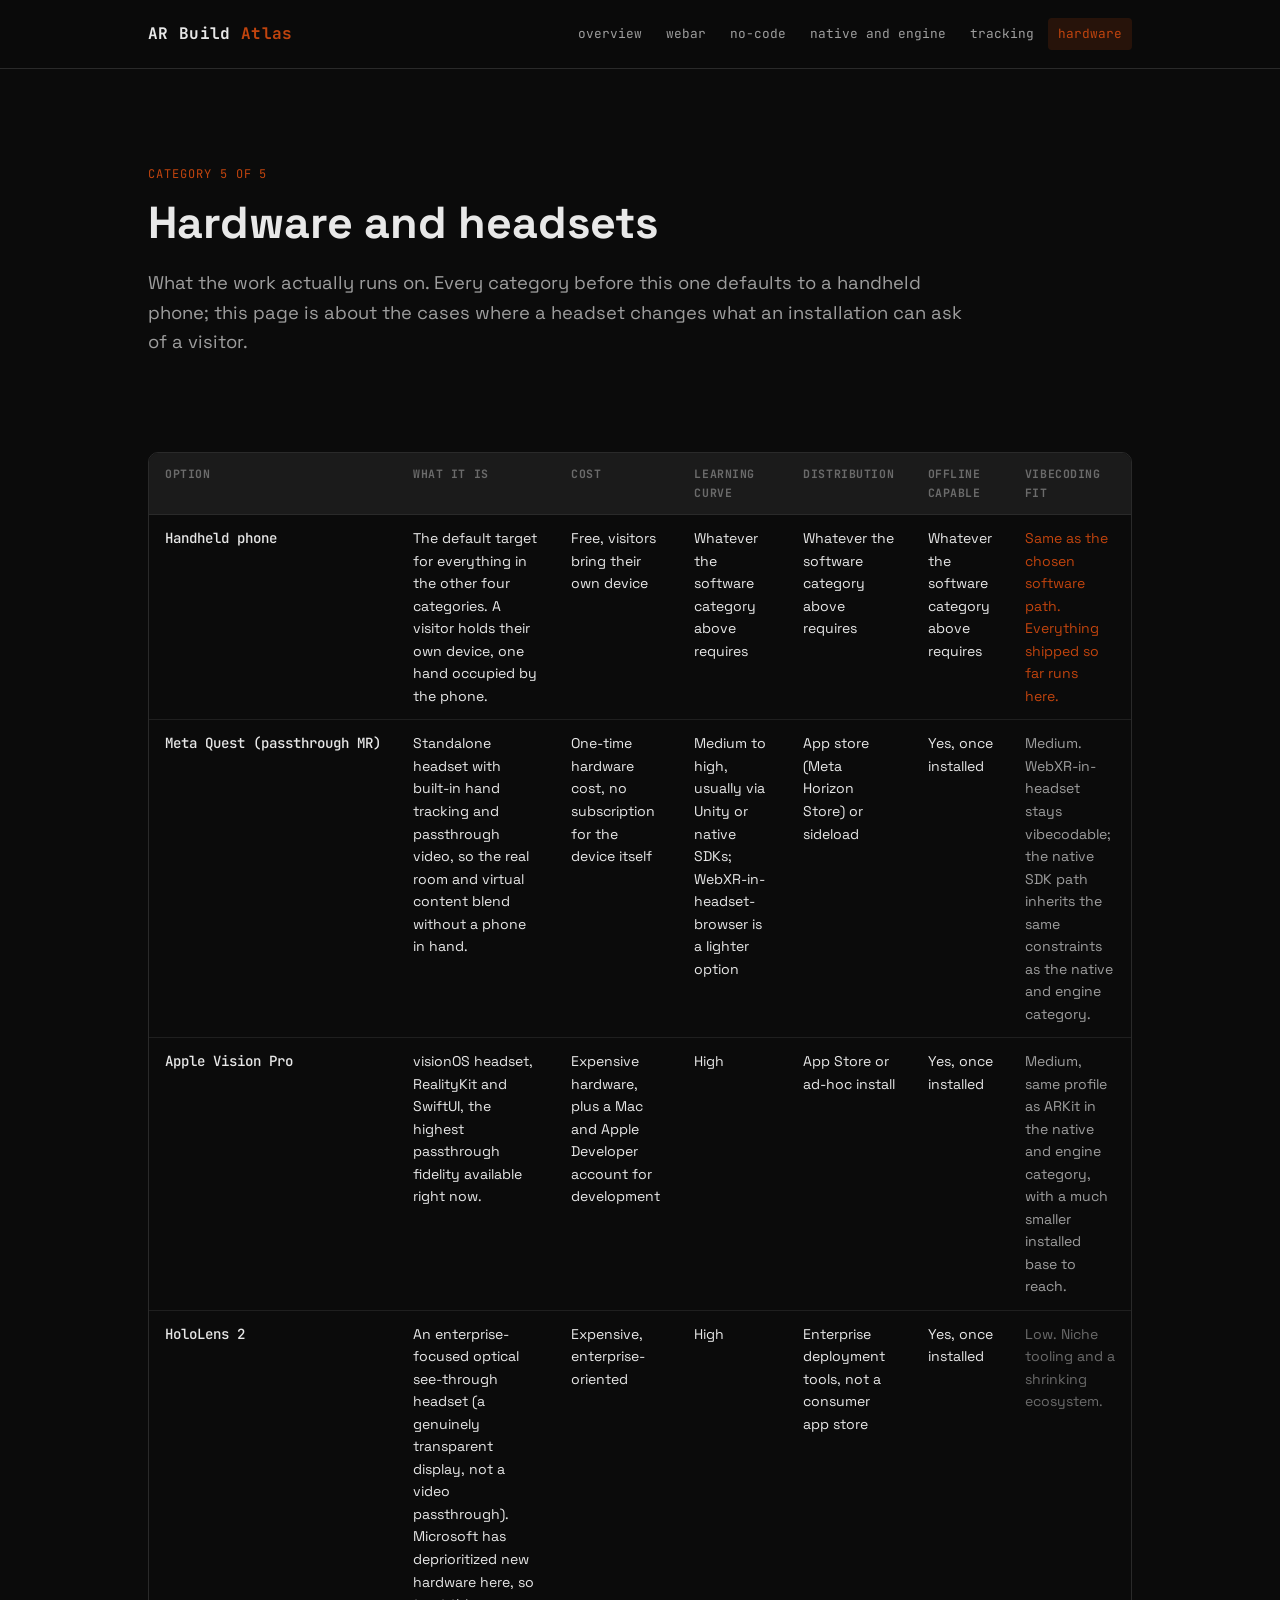
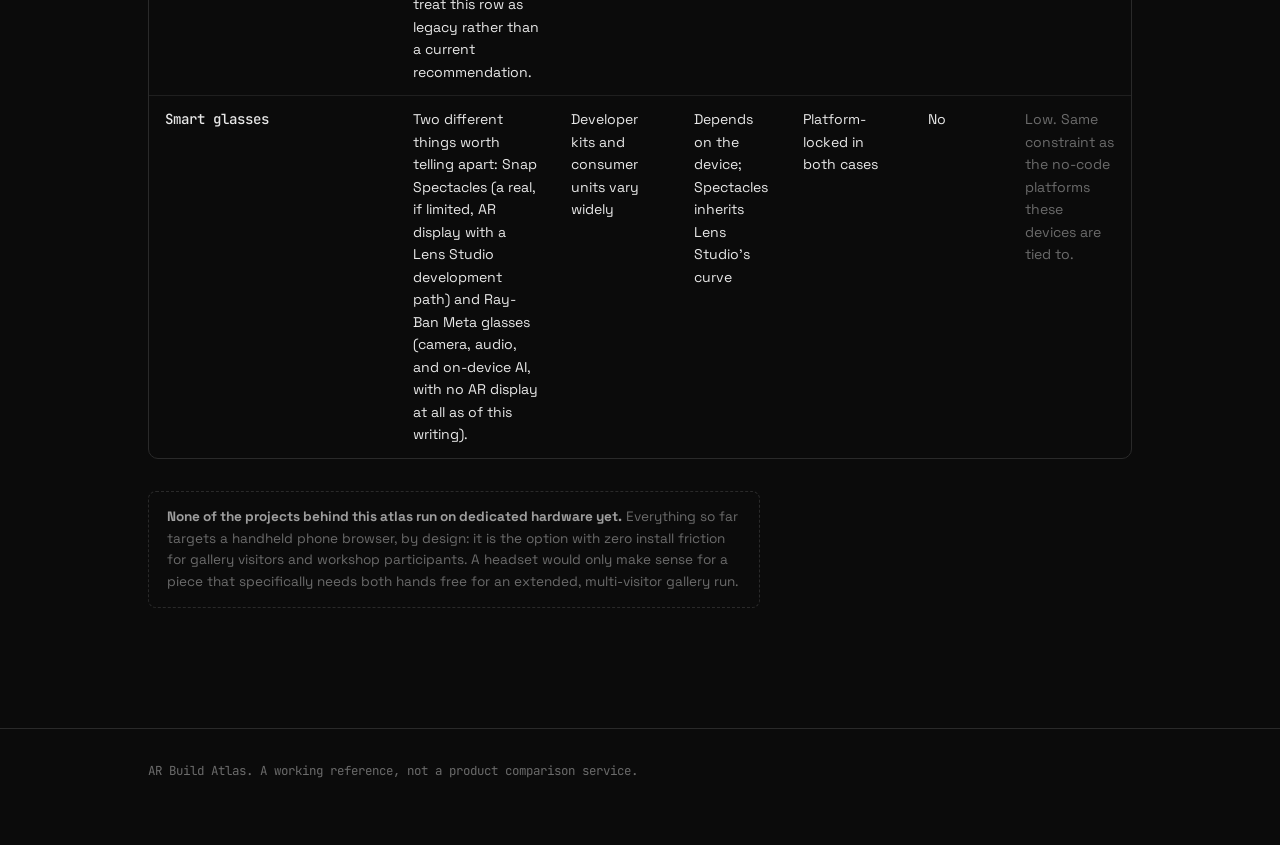
==== hardware.html @ 3162c598 "Initial commit: AR Build Atlas wiki A wiki-style reference site mapping browser WebAR, no-code AR pl" ====
<!doctype html>
<html lang="en">
<head>
<meta charset="utf-8">
<meta name="viewport" content="width=device-width, initial-scale=1">
<title>Hardware and headsets &middot; AR Build Atlas</title>
<meta name="description" content="AR hardware options: handheld phone, Quest passthrough, Apple Vision Pro, HoloLens, smart glasses.">
<link rel="stylesheet" href="assets/css/style.css">
</head>
<body>

<header class="site">
  <div class="wrap">
    <a class="brand" href="index.html">AR Build <span>Atlas</span></a>
    <button class="nav-toggle" aria-label="Toggle navigation">menu</button>
    <nav class="primary">
      <a href="index.html">overview</a>
      <a href="webar.html">webar</a>
      <a href="nocode.html">no-code</a>
      <a href="native.html">native and engine</a>
      <a href="tracking.html">tracking</a>
      <a href="hardware.html" aria-current="page">hardware</a>
    </nav>
  </div>
</header>

<main>
  <div class="wrap">
    <p class="eyebrow">Category 5 of 5</p>
    <h1>Hardware and headsets</h1>
    <p class="lede">What the work actually runs on. Every category before this one defaults to a handheld
    phone; this page is about the cases where a headset changes what an installation can ask of a
    visitor.</p>

    <section class="category">
      <div class="table-wrap">
        <table class="compare">
          <thead>
            <tr>
              <th>Option</th>
              <th>What it is</th>
              <th>Cost</th>
              <th>Learning curve</th>
              <th>Distribution</th>
              <th>Offline capable</th>
              <th>Vibecoding fit</th>
            </tr>
          </thead>
          <tbody>
            <tr>
              <td class="name">Handheld phone</td>
              <td>The default target for everything in the other four categories. A visitor holds their
              own device, one hand occupied by the phone.</td>
              <td>Free, visitors bring their own device</td>
              <td>Whatever the software category above requires</td>
              <td>Whatever the software category above requires</td>
              <td>Whatever the software category above requires</td>
              <td class="fit-high">Same as the chosen software path. Everything shipped so far runs
              here.</td>
            </tr>
            <tr>
              <td class="name">Meta Quest (passthrough MR)</td>
              <td>Standalone headset with built-in hand tracking and passthrough video, so the real room
              and virtual content blend without a phone in hand.</td>
              <td>One-time hardware cost, no subscription for the device itself</td>
              <td>Medium to high, usually via Unity or native SDKs; WebXR-in-headset-browser is a lighter
              option</td>
              <td>App store (Meta Horizon Store) or sideload</td>
              <td>Yes, once installed</td>
              <td class="fit-med">Medium. WebXR-in-headset stays vibecodable; the native SDK path
              inherits the same constraints as the native and engine category.</td>
            </tr>
            <tr>
              <td class="name">Apple Vision Pro</td>
              <td>visionOS headset, RealityKit and SwiftUI, the highest passthrough fidelity available
              right now.</td>
              <td>Expensive hardware, plus a Mac and Apple Developer account for development</td>
              <td>High</td>
              <td>App Store or ad-hoc install</td>
              <td>Yes, once installed</td>
              <td class="fit-med">Medium, same profile as ARKit in the native and engine category, with
              a much smaller installed base to reach.</td>
            </tr>
            <tr>
              <td class="name">HoloLens 2</td>
              <td>An enterprise-focused optical see-through headset (a genuinely transparent display,
              not a video passthrough). Microsoft has deprioritized new hardware here, so treat this row
              as legacy rather than a current recommendation.</td>
              <td>Expensive, enterprise-oriented</td>
              <td>High</td>
              <td>Enterprise deployment tools, not a consumer app store</td>
              <td>Yes, once installed</td>
              <td class="fit-low">Low. Niche tooling and a shrinking ecosystem.</td>
            </tr>
            <tr>
              <td class="name">Smart glasses</td>
              <td>Two different things worth telling apart: Snap Spectacles (a real, if limited, AR
              display with a Lens Studio development path) and Ray-Ban Meta glasses (camera, audio, and
              on-device AI, with no AR display at all as of this writing).</td>
              <td>Developer kits and consumer units vary widely</td>
              <td>Depends on the device; Spectacles inherits Lens Studio's curve</td>
              <td>Platform-locked in both cases</td>
              <td>No</td>
              <td class="fit-low">Low. Same constraint as the no-code platforms these devices are tied
              to.</td>
            </tr>
          </tbody>
        </table>
      </div>

      <div class="note">
        <strong>None of the projects behind this atlas run on dedicated hardware yet.</strong> Everything
        so far targets a handheld phone browser, by design: it is the option with zero install friction
        for gallery visitors and workshop participants. A headset would only make sense for a piece that
        specifically needs both hands free for an extended, multi-visitor gallery run.
      </div>
    </section>
  </div>
</main>

<footer class="site">
  <div class="wrap">AR Build Atlas. A working reference, not a product comparison service.</div>
</footer>

<script src="assets/js/nav.js"></script>
</body>
</html>
---- assets/css/style.css ----
/* AR Build Atlas. One bloodline: dark ground, terracotta accent, no em-dashes. */

@import url('https://fonts.googleapis.com/css2?family=Space+Grotesk:wght@400;500;700&family=JetBrains+Mono:wght@400;500;700&display=swap');

:root {
  --void:      #0b0b0b;
  --surface:   #141414;
  --surface-2: #1b1b1b;
  --line:      #2a2a2a;
  --line-dim:  #1f1f1f;

  --text:      #e8e8e8;
  --text-dim:  #9e9e9e;
  --text-faint:#6b6b6b;

  --soil:      #c1440e;
  --soil-dim:  rgba(193, 68, 14, 0.16);
  --soil-line: rgba(193, 68, 14, 0.4);

  --font-display: "Space Grotesk", system-ui, sans-serif;
  --font-mono:    "JetBrains Mono", ui-monospace, monospace;

  --gap:   clamp(16px, 2vw, 24px);
  --pad:   clamp(20px, 4vw, 48px);
  --sect:  clamp(48px, 8vw, 96px);
  --max:   1080px;
  --max-text: 68ch;

  --ease: cubic-bezier(0.22, 1, 0.36, 1);
  --fast: 160ms;
}

* { box-sizing: border-box; }

html, body {
  margin: 0;
  padding: 0;
  background: var(--void);
  color: var(--text);
}

body {
  font-family: var(--font-display);
  font-size: 1rem;
  line-height: 1.6;
  -webkit-font-smoothing: antialiased;
}

a { color: var(--soil); text-decoration: none; }
a:hover { text-decoration: underline; }

.wrap {
  max-width: var(--max);
  margin: 0 auto;
  padding: 0 var(--pad);
}

/* header / nav */

header.site {
  border-bottom: 1px solid var(--line);
  position: sticky;
  top: 0;
  background: rgba(11, 11, 11, 0.92);
  backdrop-filter: blur(6px);
  z-index: 10;
}

header.site .wrap {
  display: flex;
  align-items: center;
  justify-content: space-between;
  gap: var(--gap);
  padding-top: 18px;
  padding-bottom: 18px;
}

.brand {
  font-family: var(--font-mono);
  font-weight: 700;
  font-size: 1rem;
  color: var(--text);
  letter-spacing: 0.02em;
  white-space: nowrap;
}
.brand span { color: var(--soil); }

nav.primary {
  display: flex;
  flex-wrap: wrap;
  gap: 4px;
}

nav.primary a {
  font-family: var(--font-mono);
  font-size: 0.8rem;
  color: var(--text-dim);
  padding: 6px 10px;
  border-radius: 4px;
  white-space: nowrap;
}
nav.primary a:hover { color: var(--text); text-decoration: none; background: var(--surface-2); }
nav.primary a[aria-current="page"] {
  color: var(--soil);
  background: var(--soil-dim);
}

.nav-toggle {
  display: none;
  font-family: var(--font-mono);
  background: none;
  border: 1px solid var(--line);
  color: var(--text);
  border-radius: 4px;
  padding: 6px 10px;
  cursor: pointer;
}

@media (max-width: 720px) {
  .nav-toggle { display: block; }
  nav.primary {
    display: none;
    width: 100%;
    flex-direction: column;
    gap: 0;
    padding-top: 12px;
  }
  nav.primary.open { display: flex; }
  header.site .wrap { flex-wrap: wrap; }
  nav.primary a { padding: 10px 6px; border-bottom: 1px solid var(--line-dim); }
}

/* main content */

main { padding: var(--sect) 0; }

.eyebrow {
  font-family: var(--font-mono);
  font-size: 0.75rem;
  letter-spacing: 0.08em;
  text-transform: uppercase;
  color: var(--soil);
  margin: 0 0 12px;
}

h1 {
  font-size: clamp(1.9rem, 1.4rem + 2vw, 2.8rem);
  line-height: 1.15;
  margin: 0 0 20px;
  max-width: 22ch;
}

h2 {
  font-size: clamp(1.3rem, 1.1rem + 0.8vw, 1.6rem);
  margin: 0 0 12px;
  padding-top: 4px;
}

h3 {
  font-family: var(--font-mono);
  font-size: 1rem;
  color: var(--soil);
  margin: 0 0 6px;
}

p.lede {
  font-size: clamp(1rem, 0.95rem + 0.3vw, 1.15rem);
  color: var(--text-dim);
  max-width: var(--max-text);
  margin: 0 0 var(--sect);
}

section.category p, section.category > .intro {
  color: var(--text-dim);
  max-width: var(--max-text);
  margin: 0 0 24px;
}

section + section {
  margin-top: var(--sect);
  padding-top: var(--sect);
  border-top: 1px solid var(--line-dim);
}

/* card grid, home page */

.card-grid {
  display: grid;
  grid-template-columns: repeat(auto-fit, minmax(240px, 1fr));
  gap: var(--gap);
  margin: 0 0 var(--sect);
}

.card {
  display: block;
  background: var(--surface);
  border: 1px solid var(--line);
  border-radius: 10px;
  padding: 22px;
  transition: border-color var(--fast) var(--ease), transform var(--fast) var(--ease);
}
.card:hover {
  border-color: var(--soil-line);
  text-decoration: none;
  transform: translateY(-2px);
}
.card h3 { margin-bottom: 8px; }
.card p {
  color: var(--text-dim);
  font-size: 0.92rem;
  margin: 0;
}

/* decision guide list */

.decision-list {
  list-style: none;
  margin: 0 0 var(--sect);
  padding: 0;
  display: grid;
  gap: 10px;
}
.decision-list li {
  background: var(--surface);
  border-left: 3px solid var(--soil);
  border-radius: 0 6px 6px 0;
  padding: 14px 18px;
  color: var(--text-dim);
}
.decision-list strong { color: var(--text); }

/* glossary */

dl.glossary {
  display: grid;
  gap: 14px;
  max-width: var(--max-text);
}
dl.glossary dt {
  font-family: var(--font-mono);
  color: var(--text);
  font-weight: 700;
  font-size: 0.9rem;
}
dl.glossary dd {
  margin: 4px 0 0;
  color: var(--text-dim);
}

/* comparison tables */

.table-wrap {
  overflow-x: auto;
  border: 1px solid var(--line);
  border-radius: 10px;
  margin: 0 0 32px;
}

table.compare {
  border-collapse: collapse;
  width: 100%;
  min-width: 780px;
  font-size: 0.88rem;
}

table.compare th, table.compare td {
  padding: 12px 16px;
  text-align: left;
  vertical-align: top;
  border-bottom: 1px solid var(--line-dim);
}

table.compare thead th {
  font-family: var(--font-mono);
  font-size: 0.72rem;
  text-transform: uppercase;
  letter-spacing: 0.05em;
  color: var(--text-faint);
  background: var(--surface-2);
  border-bottom: 1px solid var(--line);
}

table.compare tbody tr:hover { background: var(--surface); }
table.compare tbody tr:last-child td { border-bottom: none; }

table.compare td.name {
  font-family: var(--font-mono);
  color: var(--text);
  font-weight: 500;
  white-space: nowrap;
}

table.compare td.fit-high { color: var(--soil); }
table.compare td.fit-med { color: var(--text-dim); }
table.compare td.fit-low { color: var(--text-faint); }

/* case study callouts */

.case-study {
  background: var(--soil-dim);
  border: 1px solid var(--soil-line);
  border-radius: 8px;
  padding: 16px 20px;
  margin: 0 0 14px;
}
.case-study .tag {
  font-family: var(--font-mono);
  font-size: 0.72rem;
  text-transform: uppercase;
  letter-spacing: 0.05em;
  color: var(--soil);
  display: block;
  margin-bottom: 6px;
}
.case-study p { color: var(--text); margin: 0; max-width: none; }

/* note / caution boxes */

.note {
  border: 1px dashed var(--line);
  border-radius: 8px;
  padding: 14px 18px;
  color: var(--text-faint);
  font-size: 0.85rem;
  max-width: var(--max-text);
  margin: 0 0 24px;
}
.note strong { color: var(--text-dim); }

/* footer */

footer.site {
  border-top: 1px solid var(--line);
  padding: 32px 0 64px;
  color: var(--text-faint);
  font-family: var(--font-mono);
  font-size: 0.78rem;
}
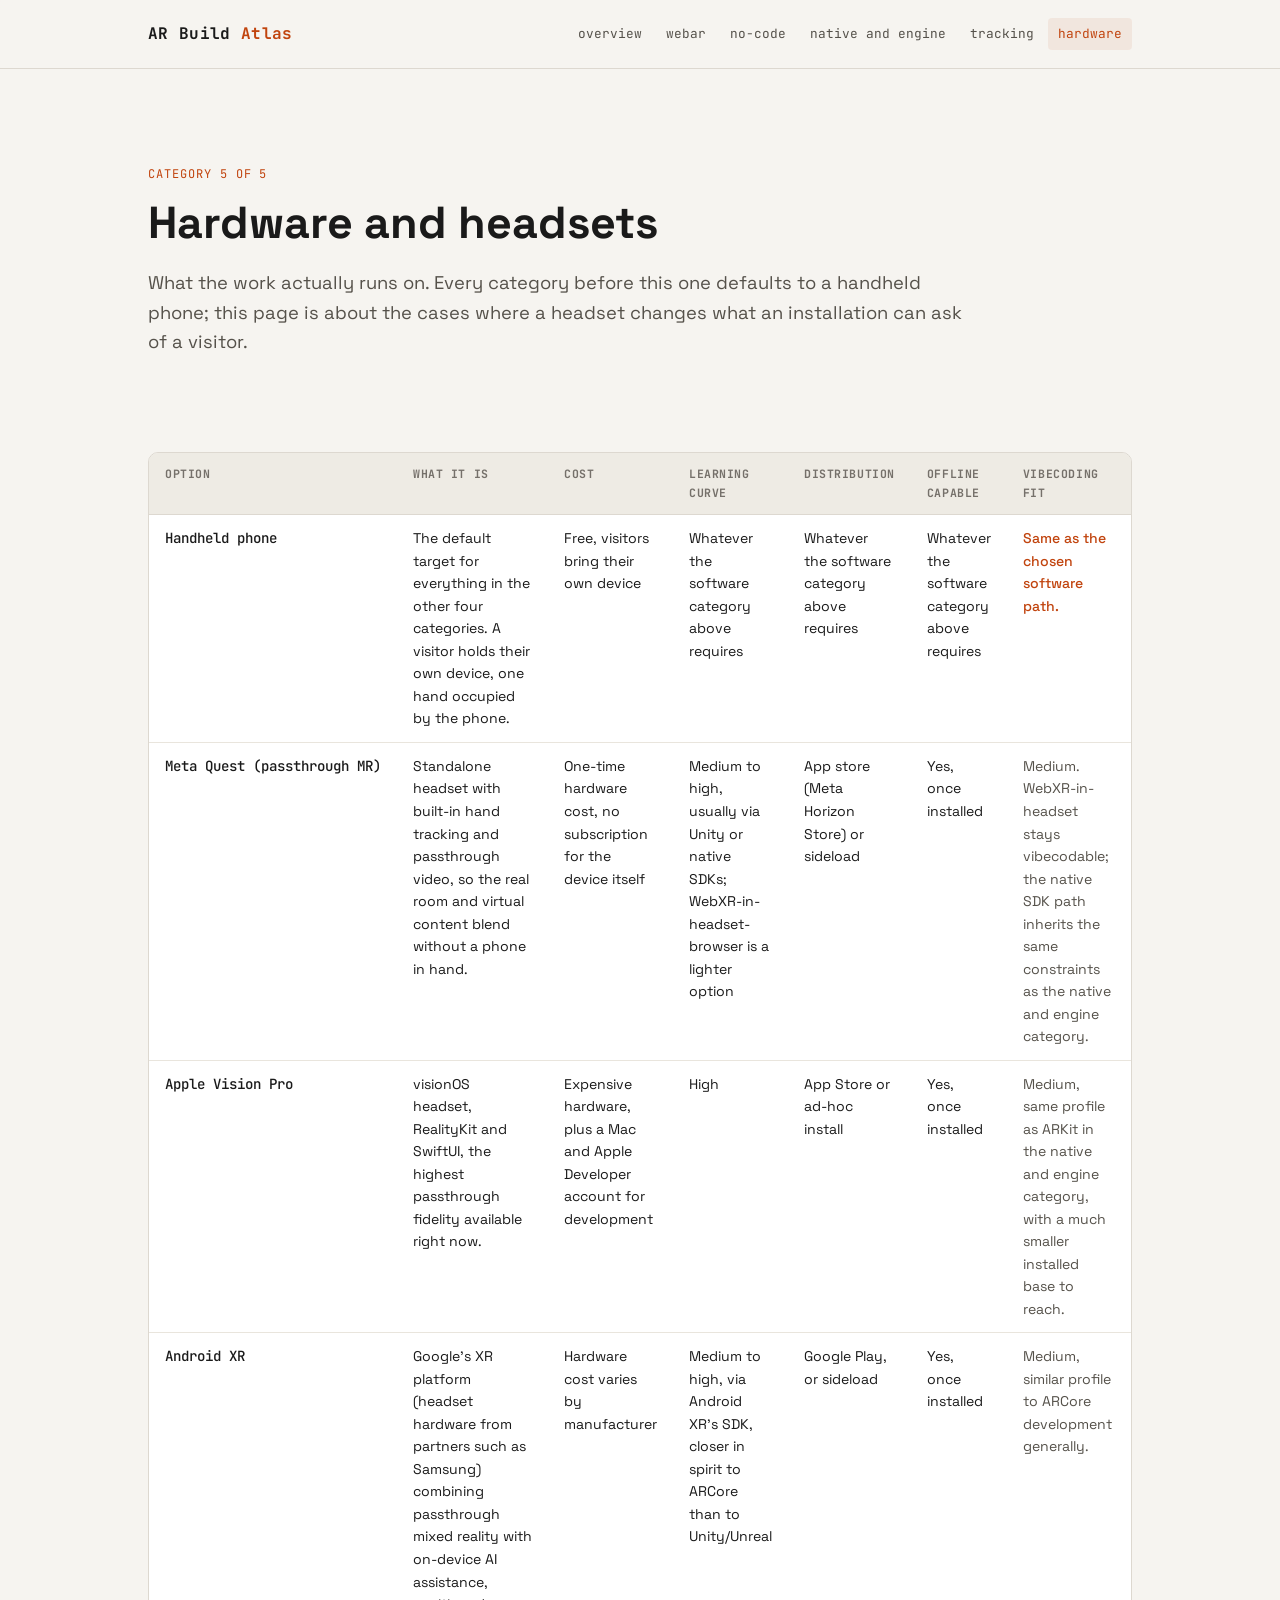
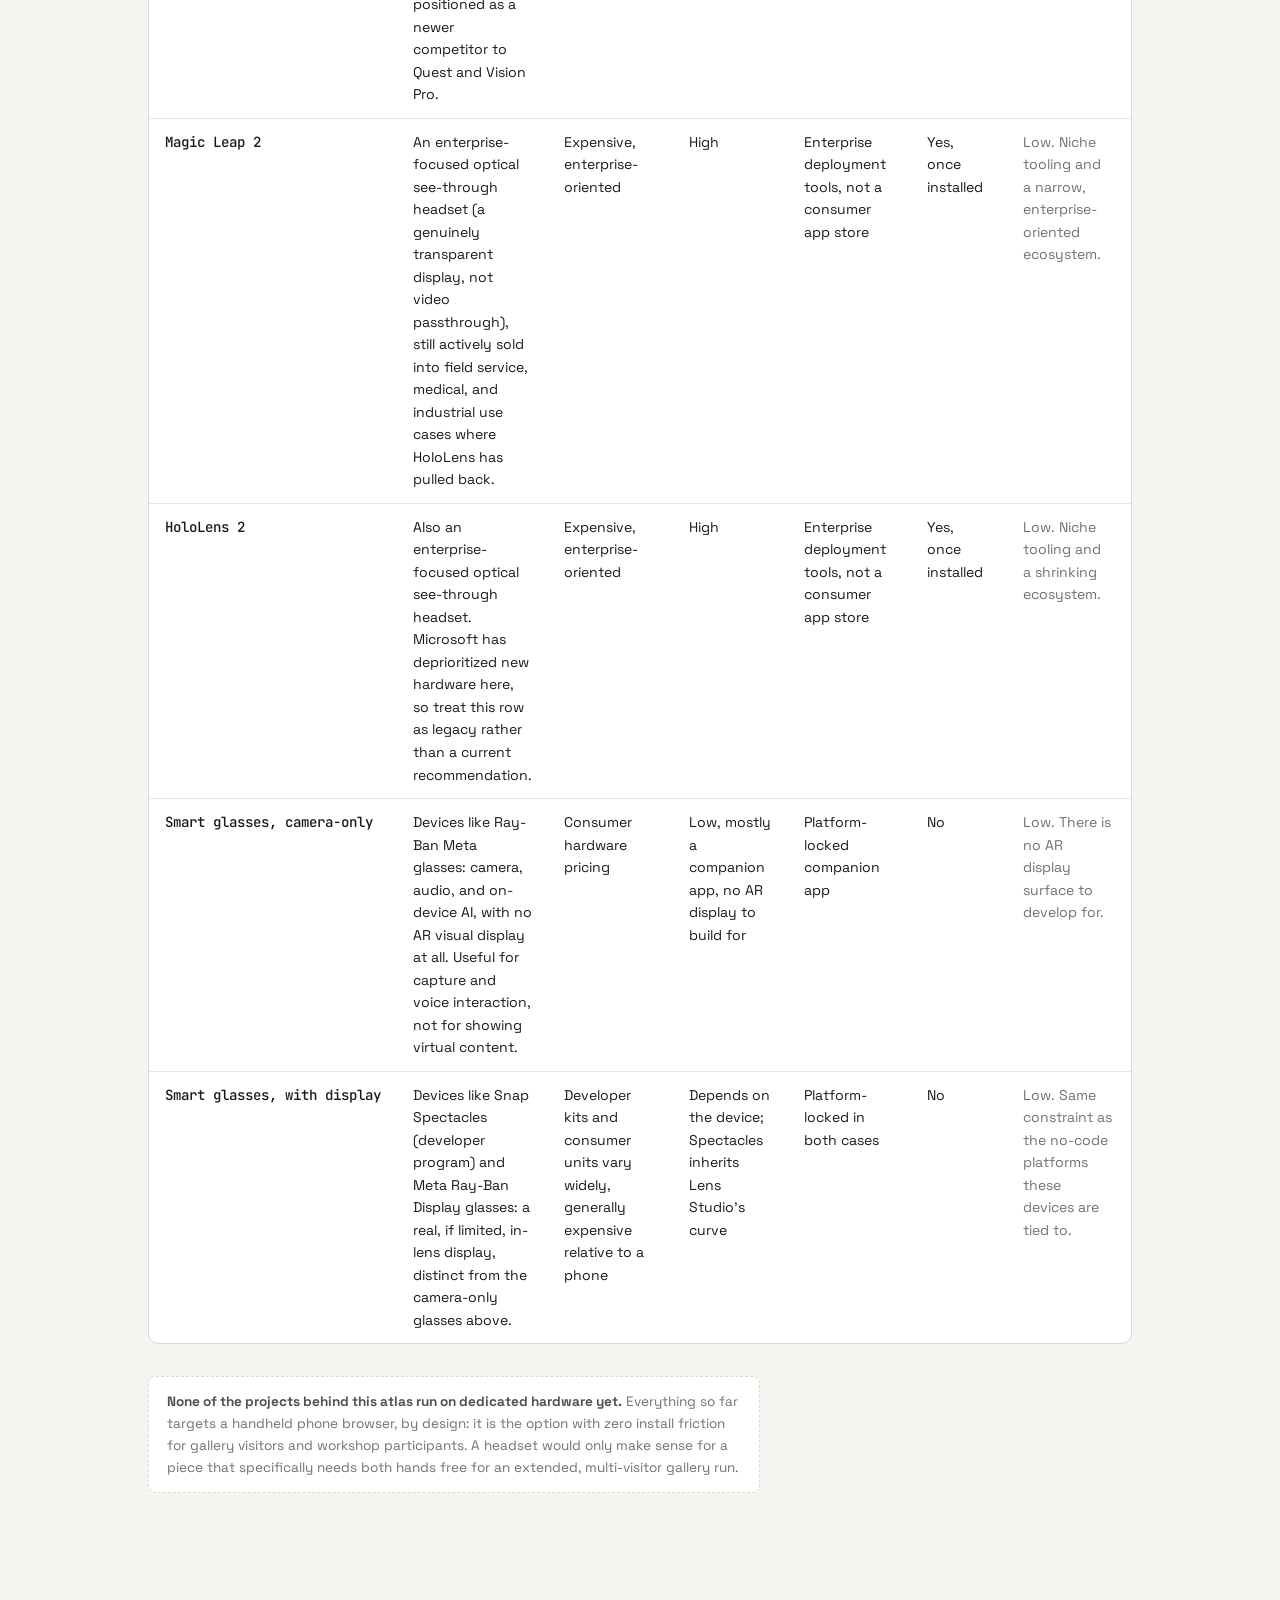
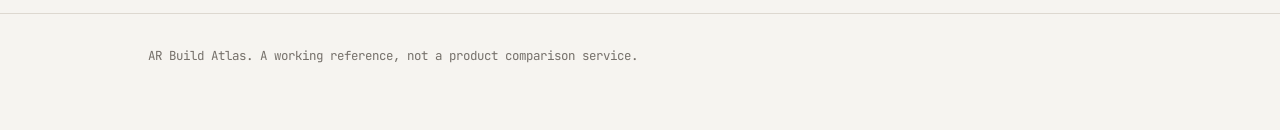
==== commit 694c47f7: "Switch to light theme, fold case studies into tables, add more options Light paper ground replaces t" ====
--- a/hardware.html
+++ b/hardware.html
@@ -4,7 +4,7 @@
 <meta charset="utf-8">
 <meta name="viewport" content="width=device-width, initial-scale=1">
 <title>Hardware and headsets &middot; AR Build Atlas</title>
-<meta name="description" content="AR hardware options: handheld phone, Quest passthrough, Apple Vision Pro, HoloLens, smart glasses.">
+<meta name="description" content="AR hardware options: handheld phone, Quest passthrough, Apple Vision Pro, HoloLens, Magic Leap 2, Android XR, smart glasses.">
 <link rel="stylesheet" href="assets/css/style.css">
 </head>
 <body>
@@ -44,6 +44,7 @@
               <th>Distribution</th>
               <th>Offline capable</th>
               <th>Vibecoding fit</th>
+              <th>Used in</th>
             </tr>
           </thead>
           <tbody>
@@ -55,8 +56,8 @@
               <td>Whatever the software category above requires</td>
               <td>Whatever the software category above requires</td>
               <td>Whatever the software category above requires</td>
-              <td class="fit-high">Same as the chosen software path. Everything shipped so far runs
-              here.</td>
+              <td class="fit-high">Same as the chosen software path.</td>
+              <td class="used-in">Every project behind this atlas</td>
             </tr>
             <tr>
               <td class="name">Meta Quest (passthrough MR)</td>
@@ -69,6 +70,7 @@
               <td>Yes, once installed</td>
               <td class="fit-med">Medium. WebXR-in-headset stays vibecodable; the native SDK path
               inherits the same constraints as the native and engine category.</td>
+              <td class="used-in none">Not yet used</td>
             </tr>
             <tr>
               <td class="name">Apple Vision Pro</td>
@@ -80,29 +82,66 @@
               <td>Yes, once installed</td>
               <td class="fit-med">Medium, same profile as ARKit in the native and engine category, with
               a much smaller installed base to reach.</td>
+              <td class="used-in none">Not yet used</td>
+            </tr>
+            <tr>
+              <td class="name">Android XR</td>
+              <td>Google's XR platform (headset hardware from partners such as Samsung) combining
+              passthrough mixed reality with on-device AI assistance, positioned as a newer competitor
+              to Quest and Vision Pro.</td>
+              <td>Hardware cost varies by manufacturer</td>
+              <td>Medium to high, via Android XR's SDK, closer in spirit to ARCore than to Unity/Unreal</td>
+              <td>Google Play, or sideload</td>
+              <td>Yes, once installed</td>
+              <td class="fit-med">Medium, similar profile to ARCore development generally.</td>
+              <td class="used-in none">Not yet used</td>
+            </tr>
+            <tr>
+              <td class="name">Magic Leap 2</td>
+              <td>An enterprise-focused optical see-through headset (a genuinely transparent display,
+              not video passthrough), still actively sold into field service, medical, and industrial
+              use cases where HoloLens has pulled back.</td>
+              <td>Expensive, enterprise-oriented</td>
+              <td>High</td>
+              <td>Enterprise deployment tools, not a consumer app store</td>
+              <td>Yes, once installed</td>
+              <td class="fit-low">Low. Niche tooling and a narrow, enterprise-oriented ecosystem.</td>
+              <td class="used-in none">Not yet used</td>
             </tr>
             <tr>
               <td class="name">HoloLens 2</td>
-              <td>An enterprise-focused optical see-through headset (a genuinely transparent display,
-              not a video passthrough). Microsoft has deprioritized new hardware here, so treat this row
-              as legacy rather than a current recommendation.</td>
+              <td>Also an enterprise-focused optical see-through headset. Microsoft has deprioritized new
+              hardware here, so treat this row as legacy rather than a current recommendation.</td>
               <td>Expensive, enterprise-oriented</td>
               <td>High</td>
               <td>Enterprise deployment tools, not a consumer app store</td>
               <td>Yes, once installed</td>
               <td class="fit-low">Low. Niche tooling and a shrinking ecosystem.</td>
+              <td class="used-in none">Not yet used</td>
             </tr>
             <tr>
-              <td class="name">Smart glasses</td>
-              <td>Two different things worth telling apart: Snap Spectacles (a real, if limited, AR
-              display with a Lens Studio development path) and Ray-Ban Meta glasses (camera, audio, and
-              on-device AI, with no AR display at all as of this writing).</td>
-              <td>Developer kits and consumer units vary widely</td>
+              <td class="name">Smart glasses, camera-only</td>
+              <td>Devices like Ray-Ban Meta glasses: camera, audio, and on-device AI, with no AR visual
+              display at all. Useful for capture and voice interaction, not for showing virtual content.</td>
+              <td>Consumer hardware pricing</td>
+              <td>Low, mostly a companion app, no AR display to build for</td>
+              <td>Platform-locked companion app</td>
+              <td>No</td>
+              <td class="fit-low">Low. There is no AR display surface to develop for.</td>
+              <td class="used-in none">Not yet used</td>
+            </tr>
+            <tr>
+              <td class="name">Smart glasses, with display</td>
+              <td>Devices like Snap Spectacles (developer program) and Meta Ray-Ban Display glasses: a
+              real, if limited, in-lens display, distinct from the camera-only glasses above.</td>
+              <td>Developer kits and consumer units vary widely, generally expensive relative to a
+              phone</td>
               <td>Depends on the device; Spectacles inherits Lens Studio's curve</td>
               <td>Platform-locked in both cases</td>
               <td>No</td>
               <td class="fit-low">Low. Same constraint as the no-code platforms these devices are tied
               to.</td>
+              <td class="used-in none">Not yet used</td>
             </tr>
           </tbody>
         </table>
--- a/assets/css/style.css
+++ b/assets/css/style.css
@@ -1,21 +1,21 @@
-/* AR Build Atlas. One bloodline: dark ground, terracotta accent, no em-dashes. */
+/* AR Build Atlas. One bloodline: light paper ground, terracotta accent, no em-dashes. */
 
 @import url('https://fonts.googleapis.com/css2?family=Space+Grotesk:wght@400;500;700&family=JetBrains+Mono:wght@400;500;700&display=swap');
 
 :root {
-  --void:      #0b0b0b;
-  --surface:   #141414;
-  --surface-2: #1b1b1b;
-  --line:      #2a2a2a;
-  --line-dim:  #1f1f1f;
-
-  --text:      #e8e8e8;
-  --text-dim:  #9e9e9e;
-  --text-faint:#6b6b6b;
+  --void:      #f6f4f0;
+  --surface:   #ffffff;
+  --surface-2: #eeebe4;
+  --line:      #ddd8d0;
+  --line-dim:  #e9e5dd;
+
+  --text:      #1a1a1a;
+  --text-dim:  #55514a;
+  --text-faint:#75706a;
 
   --soil:      #c1440e;
-  --soil-dim:  rgba(193, 68, 14, 0.16);
-  --soil-line: rgba(193, 68, 14, 0.4);
+  --soil-dim:  rgba(193, 68, 14, 0.08);
+  --soil-line: rgba(193, 68, 14, 0.35);
 
   --font-display: "Space Grotesk", system-ui, sans-serif;
   --font-mono:    "JetBrains Mono", ui-monospace, monospace;
@@ -61,7 +61,7 @@
   border-bottom: 1px solid var(--line);
   position: sticky;
   top: 0;
-  background: rgba(11, 11, 11, 0.92);
+  background: rgba(246, 244, 240, 0.92);
   backdrop-filter: blur(6px);
   z-index: 10;
 }
@@ -197,6 +197,7 @@
   border: 1px solid var(--line);
   border-radius: 10px;
   padding: 22px;
+  box-shadow: 0 1px 2px rgba(26, 26, 26, 0.04);
   transition: border-color var(--fast) var(--ease), transform var(--fast) var(--ease);
 }
 .card:hover {
@@ -226,6 +227,7 @@
   border-radius: 0 6px 6px 0;
   padding: 14px 18px;
   color: var(--text-dim);
+  box-shadow: 0 1px 2px rgba(26, 26, 26, 0.04);
 }
 .decision-list strong { color: var(--text); }
 
@@ -254,12 +256,13 @@
   border: 1px solid var(--line);
   border-radius: 10px;
   margin: 0 0 32px;
+  background: var(--surface);
 }
 
 table.compare {
   border-collapse: collapse;
   width: 100%;
-  min-width: 780px;
+  min-width: 860px;
   font-size: 0.88rem;
 }
 
@@ -280,7 +283,7 @@
   border-bottom: 1px solid var(--line);
 }
 
-table.compare tbody tr:hover { background: var(--surface); }
+table.compare tbody tr:hover { background: var(--surface-2); }
 table.compare tbody tr:last-child td { border-bottom: none; }
 
 table.compare td.name {
@@ -290,29 +293,18 @@
   white-space: nowrap;
 }
 
-table.compare td.fit-high { color: var(--soil); }
+table.compare td.fit-high { color: var(--soil); font-weight: 500; }
 table.compare td.fit-med { color: var(--text-dim); }
 table.compare td.fit-low { color: var(--text-faint); }
 
-/* case study callouts */
-
-.case-study {
-  background: var(--soil-dim);
-  border: 1px solid var(--soil-line);
-  border-radius: 8px;
-  padding: 16px 20px;
-  margin: 0 0 14px;
-}
-.case-study .tag {
-  font-family: var(--font-mono);
-  font-size: 0.72rem;
-  text-transform: uppercase;
-  letter-spacing: 0.05em;
+table.compare td.used-in {
   color: var(--soil);
-  display: block;
-  margin-bottom: 6px;
-}
-.case-study p { color: var(--text); margin: 0; max-width: none; }
+  font-size: 0.85rem;
+}
+table.compare td.used-in.none {
+  color: var(--text-faint);
+  font-style: italic;
+}
 
 /* note / caution boxes */
 
@@ -320,6 +312,7 @@
   border: 1px dashed var(--line);
   border-radius: 8px;
   padding: 14px 18px;
+  background: var(--surface);
   color: var(--text-faint);
   font-size: 0.85rem;
   max-width: var(--max-text);
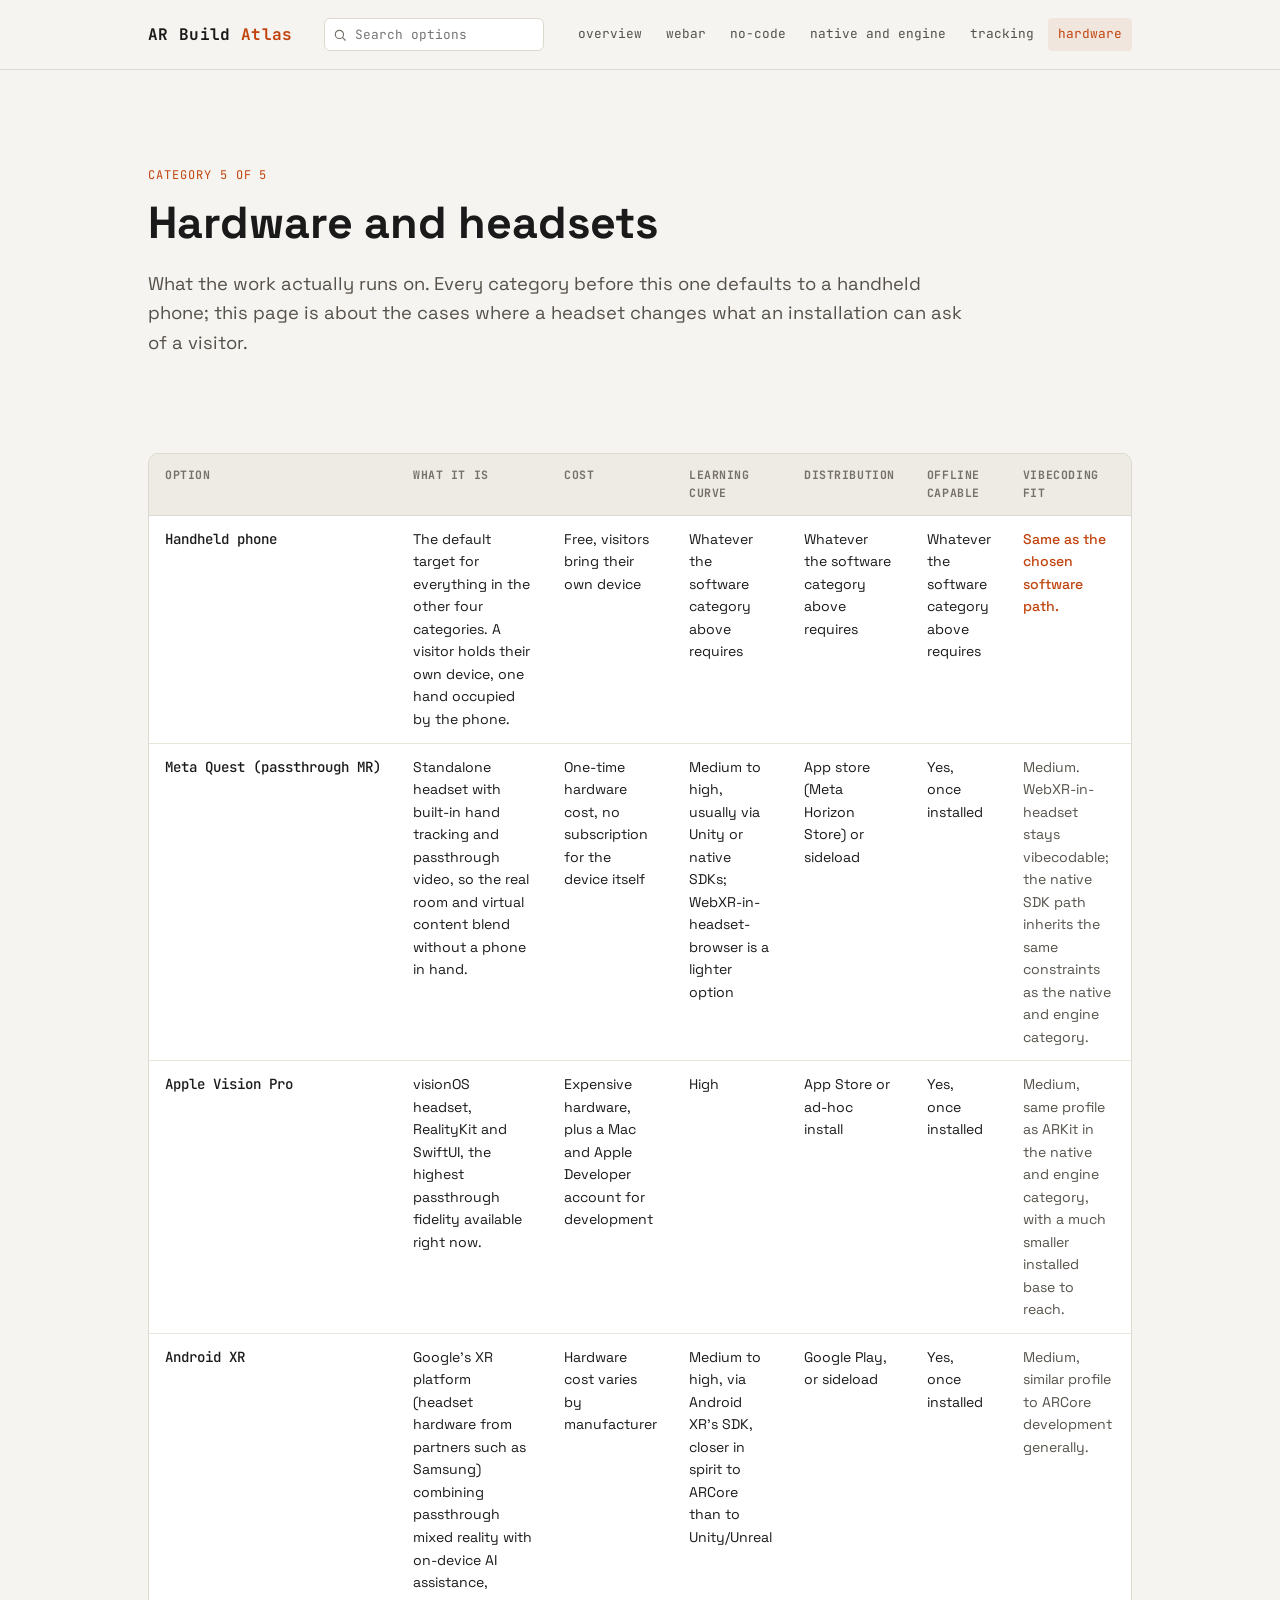
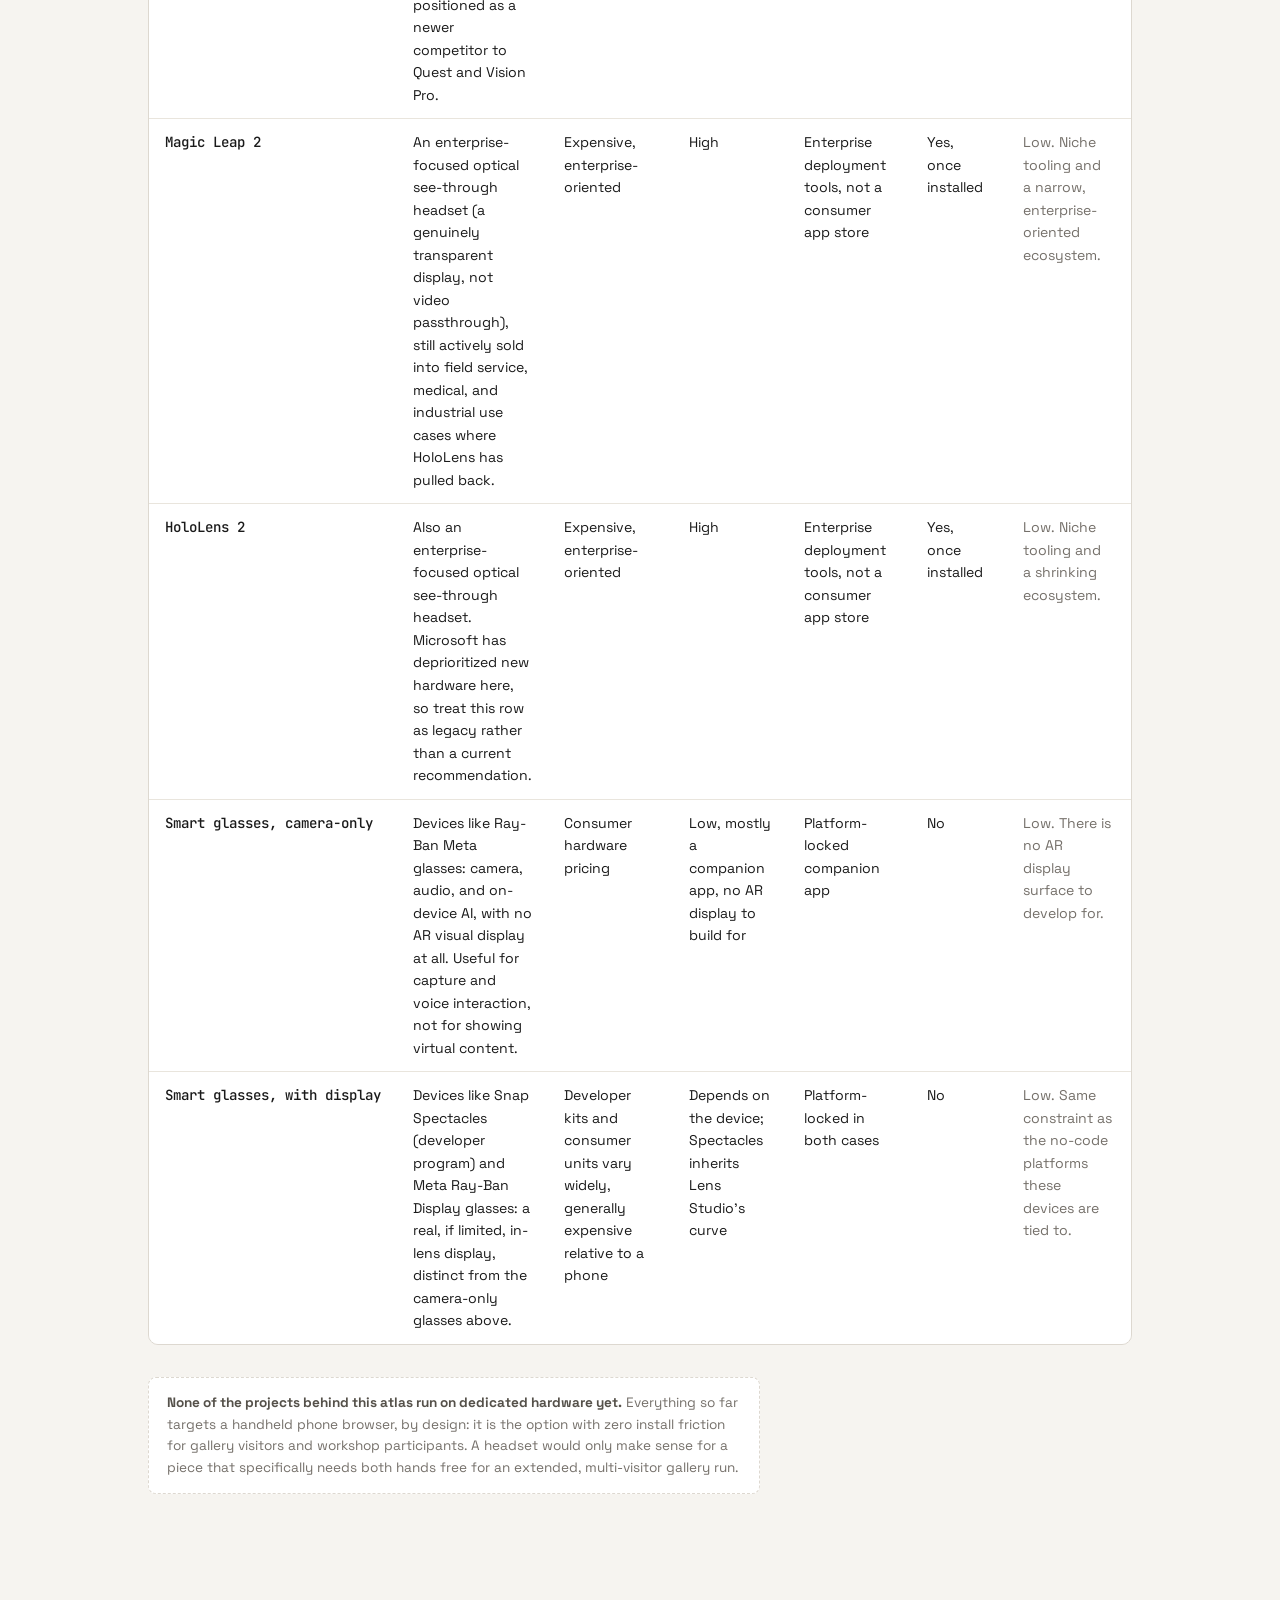
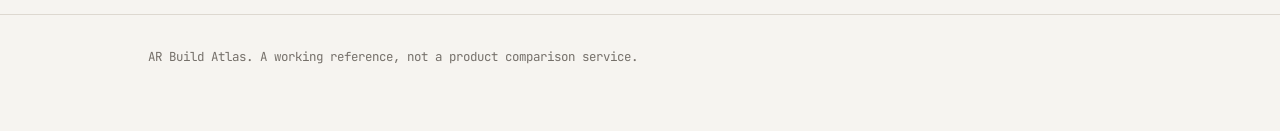
==== commit 3f8e401f: "Add search: keyword + filters across all options, jump-and-highlight Introduces a single data.js as " ====
--- a/hardware.html
+++ b/hardware.html
@@ -12,15 +12,22 @@
 <header class="site">
   <div class="wrap">
     <a class="brand" href="index.html">AR Build <span>Atlas</span></a>
-    <button class="nav-toggle" aria-label="Toggle navigation">menu</button>
-    <nav class="primary">
-      <a href="index.html">overview</a>
-      <a href="webar.html">webar</a>
-      <a href="nocode.html">no-code</a>
-      <a href="native.html">native and engine</a>
-      <a href="tracking.html">tracking</a>
-      <a href="hardware.html" aria-current="page">hardware</a>
-    </nav>
+    <div class="header-right">
+      <div class="search-wrap">
+        <svg viewBox="0 0 24 24" fill="none" stroke-width="2" stroke-linecap="round" stroke-linejoin="round"><circle cx="11" cy="11" r="7"></circle><line x1="21" y1="21" x2="16.65" y2="16.65"></line></svg>
+        <input type="text" data-search-input placeholder="Search options" aria-label="Search AR build options">
+        <div class="search-results" data-search-results></div>
+      </div>
+      <button class="nav-toggle" aria-label="Toggle navigation">menu</button>
+      <nav class="primary">
+        <a href="index.html">overview</a>
+        <a href="webar.html">webar</a>
+        <a href="nocode.html">no-code</a>
+        <a href="native.html">native and engine</a>
+        <a href="tracking.html">tracking</a>
+        <a href="hardware.html" aria-current="page">hardware</a>
+      </nav>
+    </div>
   </div>
 </header>
 
@@ -47,103 +54,7 @@
               <th>Used in</th>
             </tr>
           </thead>
-          <tbody>
-            <tr>
-              <td class="name">Handheld phone</td>
-              <td>The default target for everything in the other four categories. A visitor holds their
-              own device, one hand occupied by the phone.</td>
-              <td>Free, visitors bring their own device</td>
-              <td>Whatever the software category above requires</td>
-              <td>Whatever the software category above requires</td>
-              <td>Whatever the software category above requires</td>
-              <td class="fit-high">Same as the chosen software path.</td>
-              <td class="used-in">Every project behind this atlas</td>
-            </tr>
-            <tr>
-              <td class="name">Meta Quest (passthrough MR)</td>
-              <td>Standalone headset with built-in hand tracking and passthrough video, so the real room
-              and virtual content blend without a phone in hand.</td>
-              <td>One-time hardware cost, no subscription for the device itself</td>
-              <td>Medium to high, usually via Unity or native SDKs; WebXR-in-headset-browser is a lighter
-              option</td>
-              <td>App store (Meta Horizon Store) or sideload</td>
-              <td>Yes, once installed</td>
-              <td class="fit-med">Medium. WebXR-in-headset stays vibecodable; the native SDK path
-              inherits the same constraints as the native and engine category.</td>
-              <td class="used-in none">Not yet used</td>
-            </tr>
-            <tr>
-              <td class="name">Apple Vision Pro</td>
-              <td>visionOS headset, RealityKit and SwiftUI, the highest passthrough fidelity available
-              right now.</td>
-              <td>Expensive hardware, plus a Mac and Apple Developer account for development</td>
-              <td>High</td>
-              <td>App Store or ad-hoc install</td>
-              <td>Yes, once installed</td>
-              <td class="fit-med">Medium, same profile as ARKit in the native and engine category, with
-              a much smaller installed base to reach.</td>
-              <td class="used-in none">Not yet used</td>
-            </tr>
-            <tr>
-              <td class="name">Android XR</td>
-              <td>Google's XR platform (headset hardware from partners such as Samsung) combining
-              passthrough mixed reality with on-device AI assistance, positioned as a newer competitor
-              to Quest and Vision Pro.</td>
-              <td>Hardware cost varies by manufacturer</td>
-              <td>Medium to high, via Android XR's SDK, closer in spirit to ARCore than to Unity/Unreal</td>
-              <td>Google Play, or sideload</td>
-              <td>Yes, once installed</td>
-              <td class="fit-med">Medium, similar profile to ARCore development generally.</td>
-              <td class="used-in none">Not yet used</td>
-            </tr>
-            <tr>
-              <td class="name">Magic Leap 2</td>
-              <td>An enterprise-focused optical see-through headset (a genuinely transparent display,
-              not video passthrough), still actively sold into field service, medical, and industrial
-              use cases where HoloLens has pulled back.</td>
-              <td>Expensive, enterprise-oriented</td>
-              <td>High</td>
-              <td>Enterprise deployment tools, not a consumer app store</td>
-              <td>Yes, once installed</td>
-              <td class="fit-low">Low. Niche tooling and a narrow, enterprise-oriented ecosystem.</td>
-              <td class="used-in none">Not yet used</td>
-            </tr>
-            <tr>
-              <td class="name">HoloLens 2</td>
-              <td>Also an enterprise-focused optical see-through headset. Microsoft has deprioritized new
-              hardware here, so treat this row as legacy rather than a current recommendation.</td>
-              <td>Expensive, enterprise-oriented</td>
-              <td>High</td>
-              <td>Enterprise deployment tools, not a consumer app store</td>
-              <td>Yes, once installed</td>
-              <td class="fit-low">Low. Niche tooling and a shrinking ecosystem.</td>
-              <td class="used-in none">Not yet used</td>
-            </tr>
-            <tr>
-              <td class="name">Smart glasses, camera-only</td>
-              <td>Devices like Ray-Ban Meta glasses: camera, audio, and on-device AI, with no AR visual
-              display at all. Useful for capture and voice interaction, not for showing virtual content.</td>
-              <td>Consumer hardware pricing</td>
-              <td>Low, mostly a companion app, no AR display to build for</td>
-              <td>Platform-locked companion app</td>
-              <td>No</td>
-              <td class="fit-low">Low. There is no AR display surface to develop for.</td>
-              <td class="used-in none">Not yet used</td>
-            </tr>
-            <tr>
-              <td class="name">Smart glasses, with display</td>
-              <td>Devices like Snap Spectacles (developer program) and Meta Ray-Ban Display glasses: a
-              real, if limited, in-lens display, distinct from the camera-only glasses above.</td>
-              <td>Developer kits and consumer units vary widely, generally expensive relative to a
-              phone</td>
-              <td>Depends on the device; Spectacles inherits Lens Studio's curve</td>
-              <td>Platform-locked in both cases</td>
-              <td>No</td>
-              <td class="fit-low">Low. Same constraint as the no-code platforms these devices are tied
-              to.</td>
-              <td class="used-in none">Not yet used</td>
-            </tr>
-          </tbody>
+          <tbody data-options-category="hardware"></tbody>
         </table>
       </div>
 
@@ -161,6 +72,9 @@
   <div class="wrap">AR Build Atlas. A working reference, not a product comparison service.</div>
 </footer>
 
+<script src="assets/js/data.js"></script>
+<script src="assets/js/render.js"></script>
+<script src="assets/js/search.js"></script>
 <script src="assets/js/nav.js"></script>
 </body>
 </html>
--- a/assets/css/style.css
+++ b/assets/css/style.css
@@ -85,6 +85,15 @@
 }
 .brand span { color: var(--soil); }
 
+.header-right {
+  display: flex;
+  align-items: center;
+  justify-content: flex-end;
+  flex-wrap: wrap;
+  gap: var(--gap);
+  flex: 1 1 auto;
+}
+
 nav.primary {
   display: flex;
   flex-wrap: wrap;
@@ -114,6 +123,80 @@
   border-radius: 4px;
   padding: 6px 10px;
   cursor: pointer;
+}
+
+/* header search */
+
+.search-wrap {
+  position: relative;
+  flex: 0 1 220px;
+  min-width: 140px;
+}
+
+.search-wrap input {
+  width: 100%;
+  font-family: var(--font-mono);
+  font-size: 0.8rem;
+  color: var(--text);
+  background: var(--surface);
+  border: 1px solid var(--line);
+  border-radius: 6px;
+  padding: 7px 10px 7px 30px;
+  outline: none;
+}
+.search-wrap input:focus { border-color: var(--soil-line); }
+
+.search-wrap svg {
+  position: absolute;
+  left: 9px;
+  top: 50%;
+  transform: translateY(-50%);
+  width: 14px;
+  height: 14px;
+  stroke: var(--text-faint);
+  pointer-events: none;
+}
+
+.search-results {
+  display: none;
+  position: absolute;
+  top: calc(100% + 6px);
+  right: 0;
+  width: min(420px, 92vw);
+  max-height: 70vh;
+  overflow-y: auto;
+  background: var(--surface);
+  border: 1px solid var(--line);
+  border-radius: 10px;
+  box-shadow: 0 8px 24px rgba(26, 26, 26, 0.1);
+  z-index: 20;
+}
+.search-results.open { display: block; }
+.search-results ul { list-style: none; margin: 0; padding: 6px; }
+.search-results li + li { border-top: 1px solid var(--line-dim); }
+.search-results a {
+  display: block;
+  padding: 10px 10px;
+  border-radius: 6px;
+  color: var(--text);
+}
+.search-results a:hover { background: var(--surface-2); text-decoration: none; }
+.search-results .result-name {
+  display: block;
+  font-family: var(--font-mono);
+  font-weight: 500;
+  margin: 3px 0 2px;
+}
+.search-results .result-snippet {
+  display: block;
+  font-size: 0.82rem;
+  color: var(--text-dim);
+}
+.search-empty {
+  padding: 14px;
+  margin: 0;
+  color: var(--text-faint);
+  font-size: 0.85rem;
 }
 
 @media (max-width: 720px) {
@@ -127,7 +210,10 @@
   }
   nav.primary.open { display: flex; }
   header.site .wrap { flex-wrap: wrap; }
+  .header-right { width: 100%; justify-content: flex-start; }
   nav.primary a { padding: 10px 6px; border-bottom: 1px solid var(--line-dim); }
+  .search-wrap { order: 1; flex: 1 1 auto; }
+  .search-results { width: 100%; }
 }
 
 /* main content */
@@ -271,7 +357,10 @@
   text-align: left;
   vertical-align: top;
   border-bottom: 1px solid var(--line-dim);
-}
+  transition: background-color 1.2s ease;
+}
+
+table.compare tbody tr.row-highlight td { background-color: var(--soil-dim); }
 
 table.compare thead th {
   font-family: var(--font-mono);
@@ -306,6 +395,100 @@
   font-style: italic;
 }
 
+/* badge chip, shared by search results and the finder */
+
+.badge {
+  display: inline-block;
+  font-family: var(--font-mono);
+  font-size: 0.68rem;
+  text-transform: uppercase;
+  letter-spacing: 0.04em;
+  color: var(--soil);
+  background: var(--soil-dim);
+  border-radius: 4px;
+  padding: 2px 7px;
+}
+
+/* homepage finder */
+
+.finder {
+  background: var(--surface);
+  border: 1px solid var(--line);
+  border-radius: 12px;
+  padding: 24px;
+  margin: 0 0 var(--sect);
+  box-shadow: 0 1px 2px rgba(26, 26, 26, 0.04);
+}
+
+.finder-controls {
+  display: flex;
+  flex-wrap: wrap;
+  gap: 10px;
+  margin-bottom: 16px;
+}
+
+.finder-controls input[type="text"] {
+  flex: 1 1 220px;
+  font-family: var(--font-mono);
+  font-size: 0.88rem;
+  color: var(--text);
+  background: var(--void);
+  border: 1px solid var(--line);
+  border-radius: 6px;
+  padding: 10px 12px;
+  outline: none;
+}
+.finder-controls input[type="text"]:focus { border-color: var(--soil-line); }
+
+.finder-controls select {
+  font-family: var(--font-mono);
+  font-size: 0.8rem;
+  color: var(--text-dim);
+  background: var(--void);
+  border: 1px solid var(--line);
+  border-radius: 6px;
+  padding: 10px 10px;
+  outline: none;
+  cursor: pointer;
+}
+.finder-controls select:focus { border-color: var(--soil-line); }
+
+.finder-count {
+  font-family: var(--font-mono);
+  font-size: 0.75rem;
+  color: var(--text-faint);
+  margin: 0 0 10px;
+}
+
+.finder-results ul {
+  list-style: none;
+  margin: 0;
+  padding: 0;
+  display: grid;
+  gap: 8px;
+  max-height: 480px;
+  overflow-y: auto;
+}
+.finder-results li { border: 1px solid var(--line-dim); border-radius: 8px; }
+.finder-results a {
+  display: block;
+  padding: 12px 14px;
+  color: var(--text);
+}
+.finder-results a:hover { background: var(--surface-2); text-decoration: none; }
+.finder-results .result-name {
+  display: inline-block;
+  font-family: var(--font-mono);
+  font-weight: 500;
+  margin: 0 0 0 8px;
+}
+.finder-results .result-snippet {
+  display: block;
+  margin-top: 4px;
+  font-size: 0.85rem;
+  color: var(--text-dim);
+}
+
 /* note / caution boxes */
 
 .note {
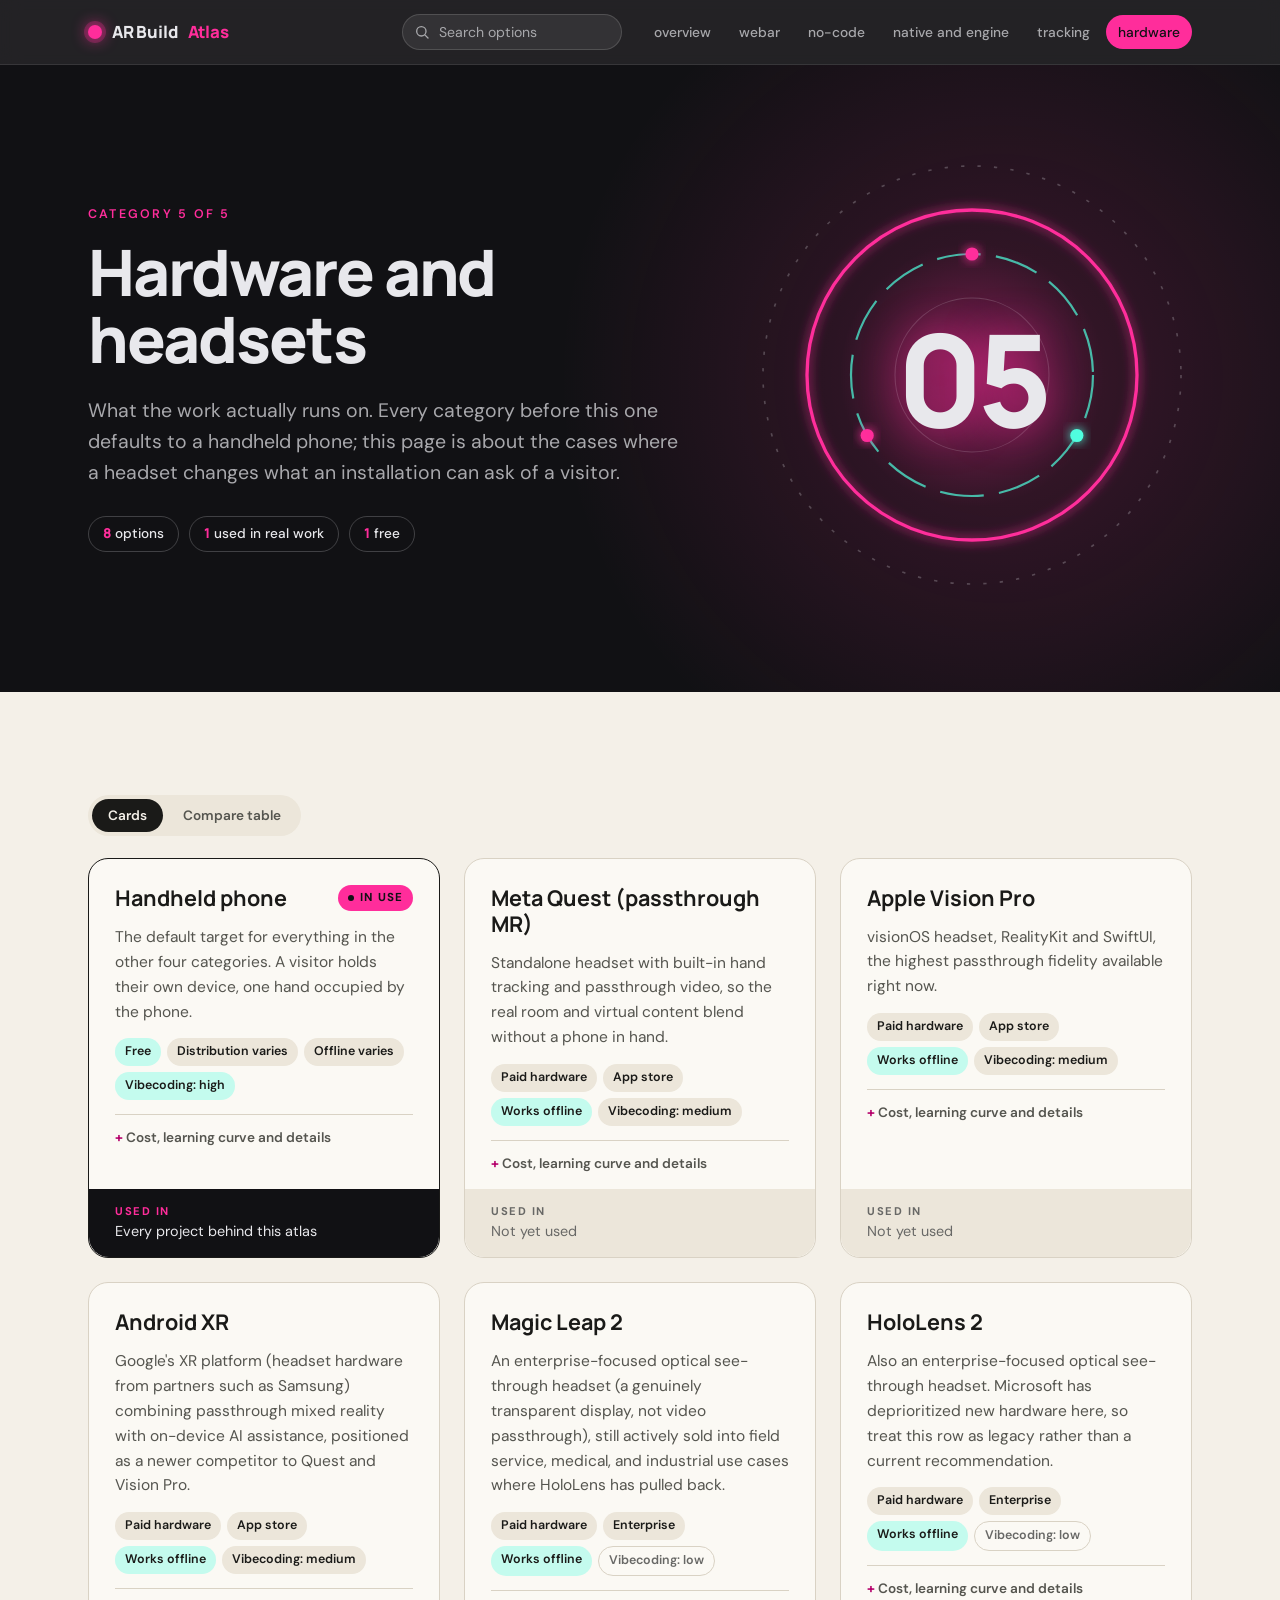
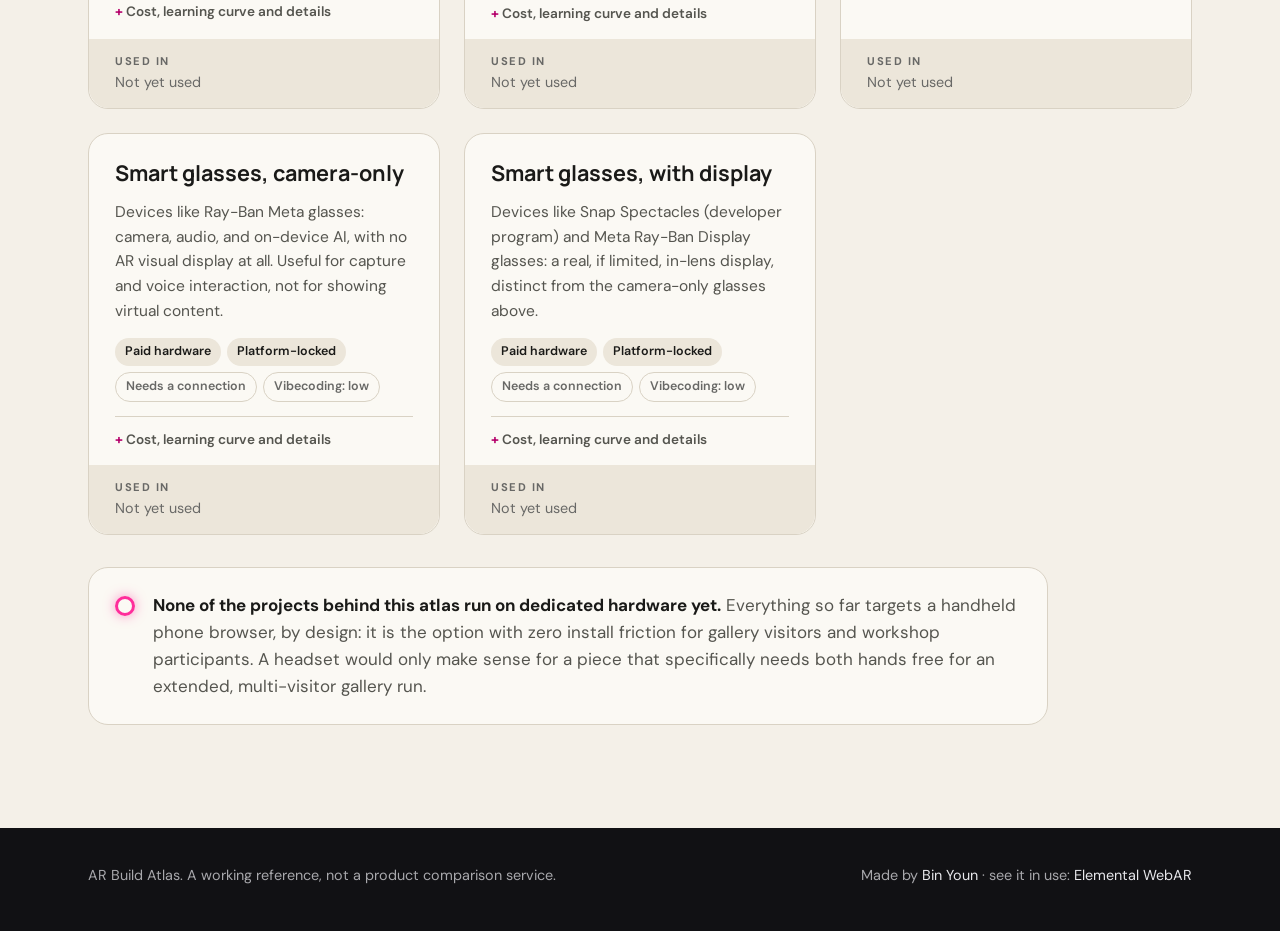
==== commit c124a862: "Redesign in the binyoun.com register: night hero bands with rings, option cards with a compare-table" ====
--- a/hardware.html
+++ b/hardware.html
@@ -32,12 +32,20 @@
 </header>
 
 <main>
-  <div class="wrap">
+  <section class="hero">
+    <div class="wrap hero-inner">
+      <div class="hero-text">
     <p class="eyebrow">Category 5 of 5</p>
     <h1>Hardware and headsets</h1>
     <p class="lede">What the work actually runs on. Every category before this one defaults to a handheld
     phone; this page is about the cases where a headset changes what an installation can ask of a
     visitor.</p>
+      <ul class="hero-stats" data-stats="hardware"></ul>
+      </div>
+      <div class="hero-art" aria-hidden="true"><svg viewBox="0 0 400 400" fill="none"><defs><filter id="hg" x="-50%" y="-50%" width="200%" height="200%"><feGaussianBlur stdDeviation="5" result="b"/><feMerge><feMergeNode in="b"/><feMergeNode in="SourceGraphic"/></feMerge></filter><radialGradient id="hh"><stop offset="0%" stop-color="#FF2D9B" stop-opacity="0.35"/><stop offset="100%" stop-color="#FF2D9B" stop-opacity="0"/></radialGradient></defs><circle cx="200" cy="200" r="120" fill="url(#hh)"/><g class="spin"><circle cx="200" cy="200" r="190" stroke="#E8E8EC" stroke-opacity="0.25" stroke-width="1.5" stroke-dasharray="3 12"/></g><circle class="pulse" cx="200" cy="200" r="150" stroke="#FF2D9B" stroke-width="3" filter="url(#hg)"/><g class="spin-rev"><circle cx="200" cy="200" r="110" stroke="#4FFFDF" stroke-opacity="0.7" stroke-width="2" stroke-dasharray="40 14"/><circle cx="200.0" cy="90.0" r="6" fill="#FF2D9B" filter="url(#hg)"/><circle cx="295.3" cy="255.0" r="6" fill="#4FFFDF" filter="url(#hg)"/><circle cx="104.7" cy="255.0" r="6" fill="#FF2D9B" filter="url(#hg)"/></g><circle cx="200" cy="200" r="70" stroke="#E8E8EC" stroke-opacity="0.18"/></svg><span class="hero-num">05</span></div>
+    </div>
+  </section>
+  <div class="wrap">
 
     <section class="category">
       <div class="table-wrap">
@@ -69,7 +77,7 @@
 </main>
 
 <footer class="site">
-  <div class="wrap">AR Build Atlas. A working reference, not a product comparison service.</div>
+  <div class="wrap"><span>AR Build Atlas. A working reference, not a product comparison service.</span><span>Made by <a href="https://binyoun.com">Bin Youn</a> · see it in use: <a href="https://binyoun.github.io/webar/">Elemental WebAR</a></span></div>
 </footer>
 
 <script src="assets/js/data.js"></script>
--- a/assets/css/style.css
+++ b/assets/css/style.css
@@ -1,514 +1,374 @@
-/* AR Build Atlas. One bloodline: light paper ground, terracotta accent, no em-dashes. */
-
-@import url('https://fonts.googleapis.com/css2?family=Space+Grotesk:wght@400;500;700&family=JetBrains+Mono:wght@400;500;700&display=swap');
+/* AR Build Atlas. binyoun.com register: Manrope + DM Sans, sand ground,
+   ink night hero bands, pink and cyan accents, the glowing ring motif.
+   Option cards by default, a full compare table on demand. No em-dashes. */
+
+@import url('https://fonts.googleapis.com/css2?family=Manrope:wght@400;500;600;700;800&family=DM+Sans:opsz,wght@9..40,400;9..40,500;9..40,600;9..40,700&display=swap');
 
 :root {
-  --void:      #f6f4f0;
-  --surface:   #ffffff;
-  --surface-2: #eeebe4;
-  --line:      #ddd8d0;
-  --line-dim:  #e9e5dd;
-
-  --text:      #1a1a1a;
-  --text-dim:  #55514a;
-  --text-faint:#75706a;
-
-  --soil:      #c1440e;
-  --soil-dim:  rgba(193, 68, 14, 0.08);
-  --soil-line: rgba(193, 68, 14, 0.35);
-
-  --font-display: "Space Grotesk", system-ui, sans-serif;
-  --font-mono:    "JetBrains Mono", ui-monospace, monospace;
-
-  --gap:   clamp(16px, 2vw, 24px);
-  --pad:   clamp(20px, 4vw, 48px);
-  --sect:  clamp(48px, 8vw, 96px);
-  --max:   1080px;
-  --max-text: 68ch;
+  --sand:      #F4F0E8;
+  --paper:     #FBF9F4;
+  --sand-2:    #ECE6DA;
+  --line:      #D9D2C4;
+  --ink:       #1A1A18;
+  --ink-2:     #55554F;
+  --ink-3:     #686866;
+
+  --night:     #111114;
+  --void:      #060608;
+  --night-2:   #1C1C21;
+  --light:     #E8E8EC;
+  --light-dim: #A8A8AC;
+
+  --pink:      #FF2D9B;
+  --pink-deep: #B5006B;
+  --pink-wash: rgba(255, 45, 155, 0.08);
+  --cyan:      #4FFFDF;
+
+  --font-display: "Manrope", system-ui, sans-serif;
+  --font-body:    "DM Sans", system-ui, sans-serif;
+
+  --gap:  clamp(16px, 2vw, 24px);
+  --pad:  clamp(20px, 4vw, 48px);
+  --sect: clamp(56px, 8vw, 104px);
+  --max:  1200px;
+  --radius: 20px;
 
   --ease: cubic-bezier(0.22, 1, 0.36, 1);
-  --fast: 160ms;
 }
 
 * { box-sizing: border-box; }
 
-html, body {
-  margin: 0;
-  padding: 0;
-  background: var(--void);
-  color: var(--text);
-}
+html, body { margin: 0; padding: 0; background: var(--sand); color: var(--ink); }
 
 body {
-  font-family: var(--font-display);
-  font-size: 1rem;
+  font-family: var(--font-body);
+  font-size: 1.0625rem;
   line-height: 1.6;
   -webkit-font-smoothing: antialiased;
 }
 
-a { color: var(--soil); text-decoration: none; }
-a:hover { text-decoration: underline; }
-
-.wrap {
-  max-width: var(--max);
-  margin: 0 auto;
-  padding: 0 var(--pad);
-}
-
-/* header / nav */
+a { color: var(--pink-deep); text-decoration: none; }
+a:hover { text-decoration: underline; text-underline-offset: 3px; }
+
+.wrap { max-width: var(--max); margin: 0 auto; padding: 0 var(--pad); }
+
+/* header */
 
 header.site {
-  border-bottom: 1px solid var(--line);
-  position: sticky;
-  top: 0;
-  background: rgba(246, 244, 240, 0.92);
-  backdrop-filter: blur(6px);
-  z-index: 10;
-}
-
+  position: sticky; top: 0; z-index: 20;
+  background: rgba(17, 17, 20, 0.92);
+  backdrop-filter: blur(10px);
+  border-bottom: 1px solid rgba(232, 232, 236, 0.1);
+}
 header.site .wrap {
-  display: flex;
-  align-items: center;
-  justify-content: space-between;
-  gap: var(--gap);
-  padding-top: 18px;
-  padding-bottom: 18px;
-}
-
+  display: flex; align-items: center; justify-content: space-between;
+  gap: var(--gap); padding-top: 14px; padding-bottom: 14px;
+}
 .brand {
-  font-family: var(--font-mono);
-  font-weight: 700;
-  font-size: 1rem;
-  color: var(--text);
-  letter-spacing: 0.02em;
-  white-space: nowrap;
-}
-.brand span { color: var(--soil); }
+  display: inline-flex; align-items: center; gap: 10px;
+  font-family: var(--font-display); font-weight: 800; font-size: 1.05rem;
+  color: var(--light); white-space: nowrap; letter-spacing: -0.01em;
+}
+.brand::before {
+  content: ""; width: 14px; height: 14px; border-radius: 50%;
+  background: var(--pink); box-shadow: 0 0 0 4px rgba(255, 45, 155, 0.25), 0 0 16px var(--pink);
+}
+.brand span { color: var(--pink); }
+.brand:hover { text-decoration: none; }
 
 .header-right {
-  display: flex;
-  align-items: center;
-  justify-content: flex-end;
-  flex-wrap: wrap;
-  gap: var(--gap);
-  flex: 1 1 auto;
-}
-
-nav.primary {
-  display: flex;
-  flex-wrap: wrap;
-  gap: 4px;
-}
-
+  display: flex; align-items: center; justify-content: flex-end;
+  flex-wrap: wrap; gap: 20px; flex: 1 1 auto;
+}
+nav.primary { display: flex; flex-wrap: wrap; align-items: center; gap: 4px; }
 nav.primary a {
-  font-family: var(--font-mono);
-  font-size: 0.8rem;
-  color: var(--text-dim);
-  padding: 6px 10px;
-  border-radius: 4px;
-  white-space: nowrap;
-}
-nav.primary a:hover { color: var(--text); text-decoration: none; background: var(--surface-2); }
-nav.primary a[aria-current="page"] {
-  color: var(--soil);
-  background: var(--soil-dim);
-}
+  font-size: 0.86rem; font-weight: 500; color: var(--light-dim);
+  padding: 6px 12px; border-radius: 999px; white-space: nowrap;
+}
+nav.primary a:hover { color: var(--light); background: rgba(232, 232, 236, 0.08); text-decoration: none; }
+nav.primary a[aria-current="page"] { color: var(--night); background: var(--pink); }
 
 .nav-toggle {
-  display: none;
-  font-family: var(--font-mono);
-  background: none;
-  border: 1px solid var(--line);
-  color: var(--text);
-  border-radius: 4px;
-  padding: 6px 10px;
-  cursor: pointer;
-}
-
-/* header search */
-
-.search-wrap {
-  position: relative;
-  flex: 0 1 220px;
-  min-width: 140px;
-}
-
+  display: none; font: 600 0.8rem var(--font-body); color: var(--light);
+  background: none; border: 1px solid rgba(232, 232, 236, 0.3); border-radius: 999px;
+  padding: 6px 14px; cursor: pointer;
+}
+
+.search-wrap { position: relative; }
 .search-wrap input {
-  width: 100%;
-  font-family: var(--font-mono);
-  font-size: 0.8rem;
-  color: var(--text);
-  background: var(--surface);
-  border: 1px solid var(--line);
-  border-radius: 6px;
-  padding: 7px 10px 7px 30px;
-  outline: none;
-}
-.search-wrap input:focus { border-color: var(--soil-line); }
-
+  width: 220px; font: 0.88rem var(--font-body); color: var(--light);
+  background: rgba(232, 232, 236, 0.08); border: 1px solid rgba(232, 232, 236, 0.16);
+  border-radius: 999px; padding: 8px 14px 8px 36px; outline: none;
+  transition: border-color 0.2s, width 0.3s var(--ease);
+}
+.search-wrap input::placeholder { color: var(--light-dim); }
+.search-wrap input:focus { border-color: var(--pink); width: 260px; }
 .search-wrap svg {
-  position: absolute;
-  left: 9px;
-  top: 50%;
-  transform: translateY(-50%);
-  width: 14px;
-  height: 14px;
-  stroke: var(--text-faint);
-  pointer-events: none;
-}
-
+  position: absolute; left: 12px; top: 50%; width: 16px; height: 16px;
+  transform: translateY(-50%); stroke: var(--light-dim); pointer-events: none;
+}
 .search-results {
-  display: none;
-  position: absolute;
-  top: calc(100% + 6px);
-  right: 0;
-  width: min(420px, 92vw);
-  max-height: 70vh;
-  overflow-y: auto;
-  background: var(--surface);
-  border: 1px solid var(--line);
-  border-radius: 10px;
-  box-shadow: 0 8px 24px rgba(26, 26, 26, 0.1);
-  z-index: 20;
+  display: none; position: absolute; right: 0; top: calc(100% + 10px);
+  width: min(420px, 90vw); max-height: 70vh; overflow-y: auto;
+  background: var(--paper); border: 1px solid var(--ink); border-radius: 16px;
+  box-shadow: 0 24px 60px rgba(0, 0, 0, 0.35);
 }
 .search-results.open { display: block; }
-.search-results ul { list-style: none; margin: 0; padding: 6px; }
-.search-results li + li { border-top: 1px solid var(--line-dim); }
-.search-results a {
-  display: block;
-  padding: 10px 10px;
-  border-radius: 6px;
-  color: var(--text);
-}
-.search-results a:hover { background: var(--surface-2); text-decoration: none; }
-.search-results .result-name {
-  display: block;
-  font-family: var(--font-mono);
-  font-weight: 500;
-  margin: 3px 0 2px;
-}
-.search-results .result-snippet {
-  display: block;
-  font-size: 0.82rem;
-  color: var(--text-dim);
-}
-.search-empty {
-  padding: 14px;
-  margin: 0;
-  color: var(--text-faint);
-  font-size: 0.85rem;
-}
-
-@media (max-width: 720px) {
+.search-results ul, .finder-results ul { list-style: none; margin: 0; padding: 0; }
+.search-results li + li { border-top: 1px solid var(--line); }
+.search-results a, .finder-results a {
+  display: grid; gap: 2px; padding: 12px 16px; color: var(--ink);
+}
+.search-results a:hover, .finder-results a:hover { background: var(--pink-wash); text-decoration: none; }
+.result-category {
+  font-size: 0.7rem; font-weight: 600; letter-spacing: 0.12em; text-transform: uppercase; color: var(--pink-deep);
+}
+.result-name { font-family: var(--font-display); font-weight: 700; font-size: 1rem; }
+.result-snippet { font-size: 0.85rem; color: var(--ink-2); }
+.search-empty { margin: 0; padding: 14px 16px; color: var(--ink-2); font-size: 0.9rem; }
+
+@media (max-width: 860px) {
   .nav-toggle { display: block; }
-  nav.primary {
-    display: none;
-    width: 100%;
-    flex-direction: column;
-    gap: 0;
-    padding-top: 12px;
-  }
+  nav.primary { display: none; width: 100%; padding-top: 8px; }
   nav.primary.open { display: flex; }
   header.site .wrap { flex-wrap: wrap; }
-  .header-right { width: 100%; justify-content: flex-start; }
-  nav.primary a { padding: 10px 6px; border-bottom: 1px solid var(--line-dim); }
-  .search-wrap { order: 1; flex: 1 1 auto; }
-  .search-results { width: 100%; }
-}
-
-/* main content */
-
-main { padding: var(--sect) 0; }
+  .search-wrap input, .search-wrap input:focus { width: 180px; }
+}
+
+/* hero band: night ground, glowing rings */
+
+.hero {
+  position: relative; overflow: hidden;
+  background:
+    radial-gradient(circle at 78% 50%, rgba(255, 45, 155, 0.18), transparent 42%),
+    var(--night);
+  color: var(--light);
+}
+.hero-inner {
+  position: relative; display: grid; grid-template-columns: minmax(0, 1.25fr) minmax(0, 1fr);
+  align-items: center; gap: var(--gap);
+  padding-top: clamp(48px, 7vw, 96px); padding-bottom: clamp(48px, 7vw, 96px);
+}
+.hero-text { position: relative; z-index: 1; }
+.hero .eyebrow { color: var(--pink); }
+.hero h1 { color: var(--light); }
+.hero p.lede { color: var(--light-dim); }
+.hero-stats { display: flex; flex-wrap: wrap; gap: 10px; margin: 28px 0 0; padding: 0; list-style: none; }
+.hero-stats li {
+  font-size: 0.85rem; font-weight: 500; color: var(--light);
+  border: 1px solid rgba(232, 232, 236, 0.22); border-radius: 999px; padding: 6px 14px;
+}
+.hero-stats li b { font-family: var(--font-display); color: var(--pink); font-weight: 800; margin-right: 4px; }
+.hero-art { position: relative; aspect-ratio: 1; width: 100%; max-width: 440px; justify-self: end; }
+.hero-art svg { width: 100%; height: 100%; overflow: visible; }
+.hero-num {
+  position: absolute; inset: 0; display: flex; align-items: center; justify-content: center;
+  font-family: var(--font-display); font-weight: 800; font-size: clamp(4rem, 10vw, 8rem);
+  color: var(--light); letter-spacing: -0.04em; text-shadow: 0 0 40px rgba(255, 45, 155, 0.6);
+}
+.spin { transform-origin: 200px 200px; animation: spin 90s linear infinite; }
+.spin-rev { transform-origin: 200px 200px; animation: spin 140s linear infinite reverse; }
+.pulse { transform-origin: 200px 200px; animation: pulse 4s ease-in-out infinite; }
+@keyframes spin { to { transform: rotate(360deg); } }
+@keyframes pulse { 0%, 100% { opacity: 1; } 50% { opacity: 0.45; } }
+@media (prefers-reduced-motion: reduce) { .spin, .spin-rev, .pulse { animation: none; } }
+
+@media (max-width: 760px) {
+  .hero-inner { grid-template-columns: 1fr; }
+  .hero-art { position: absolute; right: -30%; top: 50%; width: 80%; transform: translateY(-50%); opacity: 0.35; }
+  .hero-num { display: none; }
+}
+
+/* type */
+
+main { padding: 0 0 var(--sect); }
+main > .wrap { padding-top: var(--sect); }
 
 .eyebrow {
-  font-family: var(--font-mono);
-  font-size: 0.75rem;
-  letter-spacing: 0.08em;
-  text-transform: uppercase;
-  color: var(--soil);
-  margin: 0 0 12px;
-}
-
+  margin: 0 0 14px; font-size: 0.78rem; font-weight: 600; letter-spacing: 0.18em;
+  text-transform: uppercase; color: var(--pink-deep);
+}
 h1 {
-  font-size: clamp(1.9rem, 1.4rem + 2vw, 2.8rem);
-  line-height: 1.15;
-  margin: 0 0 20px;
-  max-width: 22ch;
-}
-
+  margin: 0; font-family: var(--font-display); font-weight: 800;
+  font-size: clamp(2.2rem, 5vw, 4rem); line-height: 1.04; letter-spacing: -0.03em; max-width: 18ch;
+}
 h2 {
-  font-size: clamp(1.3rem, 1.1rem + 0.8vw, 1.6rem);
-  margin: 0 0 12px;
-  padding-top: 4px;
-}
-
-h3 {
-  font-family: var(--font-mono);
-  font-size: 1rem;
-  color: var(--soil);
-  margin: 0 0 6px;
-}
-
-p.lede {
-  font-size: clamp(1rem, 0.95rem + 0.3vw, 1.15rem);
-  color: var(--text-dim);
-  max-width: var(--max-text);
-  margin: 0 0 var(--sect);
-}
-
-section.category p, section.category > .intro {
-  color: var(--text-dim);
-  max-width: var(--max-text);
-  margin: 0 0 24px;
-}
-
-section + section {
-  margin-top: var(--sect);
-  padding-top: var(--sect);
-  border-top: 1px solid var(--line-dim);
-}
-
-/* card grid, home page */
-
-.card-grid {
-  display: grid;
-  grid-template-columns: repeat(auto-fit, minmax(240px, 1fr));
-  gap: var(--gap);
-  margin: 0 0 var(--sect);
-}
-
-.card {
-  display: block;
-  background: var(--surface);
-  border: 1px solid var(--line);
-  border-radius: 10px;
-  padding: 22px;
-  box-shadow: 0 1px 2px rgba(26, 26, 26, 0.04);
-  transition: border-color var(--fast) var(--ease), transform var(--fast) var(--ease);
-}
-.card:hover {
-  border-color: var(--soil-line);
-  text-decoration: none;
-  transform: translateY(-2px);
-}
-.card h3 { margin-bottom: 8px; }
-.card p {
-  color: var(--text-dim);
-  font-size: 0.92rem;
-  margin: 0;
-}
-
-/* decision guide list */
-
-.decision-list {
-  list-style: none;
-  margin: 0 0 var(--sect);
-  padding: 0;
-  display: grid;
-  gap: 10px;
-}
+  margin: 0 0 14px; font-family: var(--font-display); font-weight: 800;
+  font-size: clamp(1.6rem, 3vw, 2.3rem); line-height: 1.1; letter-spacing: -0.02em;
+}
+h3 { margin: 0; font-family: var(--font-display); font-weight: 700; font-size: 1.25rem; line-height: 1.2; }
+p.lede { margin: 22px 0 0; font-size: clamp(1.05rem, 1.6vw, 1.22rem); line-height: 1.6; max-width: 60ch; }
+
+section.category > p, section.category > .intro { max-width: 68ch; color: var(--ink-2); }
+section + section { margin-top: var(--sect); }
+
+/* index: category tiles */
+
+.index-list {
+  display: grid; grid-template-columns: repeat(auto-fill, minmax(300px, 1fr)); gap: var(--gap); margin-top: 28px;
+}
+.index-row {
+  position: relative; display: flex; flex-direction: column; gap: 14px; min-height: 260px;
+  padding: 28px; border-radius: var(--radius); background: var(--paper); border: 1px solid var(--ink);
+  color: var(--ink); overflow: hidden;
+  transition: transform 0.35s var(--ease), background 0.35s var(--ease), color 0.35s var(--ease);
+}
+.index-row::after {
+  content: ""; position: absolute; right: -60px; bottom: -60px; width: 180px; height: 180px;
+  border-radius: 50%; border: 2px dashed var(--line); transition: border-color 0.35s, transform 0.6s var(--ease);
+}
+.index-row:hover { transform: translateY(-4px); background: var(--night); color: var(--light); text-decoration: none; }
+.index-row:hover::after { border-color: var(--pink); transform: rotate(45deg) scale(1.1); }
+.index-row:hover .index-desc { color: var(--light-dim); }
+.index-num { font-family: var(--font-display); font-weight: 800; font-size: 2.6rem; line-height: 1; color: var(--pink); }
+.index-body { display: flex; flex-direction: column; gap: 8px; flex: 1; }
+.index-title { font-family: var(--font-display); font-weight: 800; font-size: 1.4rem; line-height: 1.15; }
+.index-desc { font-size: 0.95rem; color: var(--ink-2); transition: color 0.35s; }
+.index-count {
+  position: relative; z-index: 1; font-size: 0.8rem; font-weight: 600; letter-spacing: 0.08em;
+  text-transform: uppercase; color: var(--ink-3);
+}
+.index-row:hover .index-count { color: var(--cyan); }
+
+/* decision guide + glossary */
+
+.decision-list { list-style: none; margin: 24px 0 0; padding: 0; display: grid; gap: 12px; counter-reset: d; }
 .decision-list li {
-  background: var(--surface);
-  border-left: 3px solid var(--soil);
-  border-radius: 0 6px 6px 0;
-  padding: 14px 18px;
-  color: var(--text-dim);
-  box-shadow: 0 1px 2px rgba(26, 26, 26, 0.04);
-}
-.decision-list strong { color: var(--text); }
-
-/* glossary */
+  counter-increment: d; position: relative; padding: 20px 24px 20px 72px;
+  background: var(--paper); border-radius: 16px; border: 1px solid var(--line); color: var(--ink-2);
+}
+.decision-list li::before {
+  content: counter(d, decimal-leading-zero); position: absolute; left: 24px; top: 18px;
+  font-family: var(--font-display); font-weight: 800; color: var(--pink-deep);
+}
+.decision-list strong { color: var(--ink); }
 
 dl.glossary {
-  display: grid;
-  gap: 14px;
-  max-width: var(--max-text);
-}
-dl.glossary dt {
-  font-family: var(--font-mono);
-  color: var(--text);
-  font-weight: 700;
-  font-size: 0.9rem;
-}
-dl.glossary dd {
-  margin: 4px 0 0;
-  color: var(--text-dim);
-}
-
-/* comparison tables */
-
-.table-wrap {
-  overflow-x: auto;
-  border: 1px solid var(--line);
-  border-radius: 10px;
-  margin: 0 0 32px;
-  background: var(--surface);
-}
-
-table.compare {
-  border-collapse: collapse;
-  width: 100%;
-  min-width: 860px;
-  font-size: 0.88rem;
-}
-
-table.compare th, table.compare td {
-  padding: 12px 16px;
-  text-align: left;
-  vertical-align: top;
-  border-bottom: 1px solid var(--line-dim);
-  transition: background-color 1.2s ease;
-}
-
-table.compare tbody tr.row-highlight td { background-color: var(--soil-dim); }
-
+  display: grid; grid-template-columns: repeat(auto-fill, minmax(280px, 1fr)); gap: var(--gap); margin: 24px 0 0;
+}
+dl.glossary .term {
+  padding: 22px; background: var(--paper); border-radius: 16px; border: 1px solid var(--line);
+}
+dl.glossary dt { font-family: var(--font-display); font-weight: 800; font-size: 1.05rem; margin: 0 0 6px; }
+dl.glossary dd { margin: 0; color: var(--ink-2); font-size: 0.95rem; }
+
+/* finder */
+
+.finder {
+  margin-top: 24px; padding: clamp(20px, 3vw, 32px); border-radius: var(--radius);
+  background: var(--night); color: var(--light);
+}
+.finder-controls { display: grid; grid-template-columns: 2fr repeat(4, 1fr); gap: 10px; }
+.finder-controls input[type="text"], .finder-controls select {
+  font: 0.92rem var(--font-body); color: var(--light); background: var(--night-2);
+  border: 1px solid rgba(232, 232, 236, 0.18); border-radius: 12px; padding: 12px 14px; outline: none;
+}
+.finder-controls input[type="text"]::placeholder { color: var(--light-dim); }
+.finder-controls input[type="text"]:focus, .finder-controls select:focus { border-color: var(--pink); }
+.finder-count { margin: 18px 0 10px; font-size: 0.85rem; color: var(--cyan); }
+.finder-results { max-height: 460px; overflow-y: auto; border-radius: 12px; background: var(--paper); }
+.finder-results li + li { border-top: 1px solid var(--line); }
+.finder .search-empty { color: var(--light-dim); }
+@media (max-width: 860px) { .finder-controls { grid-template-columns: 1fr 1fr; } .finder-controls input[type="text"] { grid-column: 1 / -1; } }
+
+/* option cards */
+
+.view-toggle {
+  display: inline-flex; gap: 4px; padding: 4px; margin: 0 0 22px;
+  background: var(--sand-2); border-radius: 999px;
+}
+.view-toggle button {
+  font: 600 0.85rem var(--font-body); color: var(--ink-2); background: none; border: 0;
+  border-radius: 999px; padding: 8px 16px; cursor: pointer;
+}
+.view-toggle button[aria-pressed="true"] { background: var(--ink); color: var(--sand); }
+
+.opt-cards { display: grid; grid-template-columns: repeat(auto-fill, minmax(330px, 1fr)); gap: var(--gap); margin-bottom: 32px; }
+body.view-table .opt-cards { display: none; }
+body:not(.view-table) .table-wrap { display: none; }
+
+.opt-card {
+  position: relative; display: flex; flex-direction: column; gap: 14px; padding: 26px;
+  background: var(--paper); border: 1px solid var(--line); border-radius: var(--radius);
+  transition: border-color 0.3s, transform 0.3s var(--ease), box-shadow 0.3s;
+}
+.opt-card:hover { border-color: var(--ink); transform: translateY(-3px); box-shadow: 0 16px 40px rgba(26, 26, 24, 0.08); }
+.opt-card.is-used { border-color: var(--ink); }
+.opt-head { display: flex; align-items: flex-start; justify-content: space-between; gap: 12px; }
+.opt-head h3 { font-size: 1.35rem; }
+.in-use {
+  flex: none; display: inline-flex; align-items: center; gap: 6px; font-size: 0.72rem; font-weight: 700;
+  letter-spacing: 0.1em; text-transform: uppercase; color: var(--night);
+  background: var(--pink); border-radius: 999px; padding: 4px 10px;
+}
+.in-use::before { content: ""; width: 6px; height: 6px; border-radius: 50%; background: var(--night); }
+.opt-what { margin: 0; color: var(--ink-2); font-size: 0.97rem; }
+
+.chips { display: flex; flex-wrap: wrap; gap: 6px; margin: 0; padding: 0; list-style: none; }
+.chip {
+  font-size: 0.78rem; font-weight: 600; padding: 4px 10px; border-radius: 999px;
+  background: var(--sand-2); color: var(--ink);
+}
+.chip.good { background: rgba(79, 255, 223, 0.32); }
+.chip.warm { background: rgba(255, 45, 155, 0.16); color: var(--pink-deep); }
+.chip.dim  { background: transparent; border: 1px solid var(--line); color: var(--ink-3); }
+
+.opt-card details { border-top: 1px solid var(--line); padding-top: 12px; }
+.opt-card summary {
+  cursor: pointer; font-size: 0.85rem; font-weight: 600; color: var(--ink-2); list-style: none;
+}
+.opt-card summary::-webkit-details-marker { display: none; }
+.opt-card summary::before { content: "+ "; color: var(--pink-deep); font-weight: 800; }
+.opt-card details[open] summary::before { content: "– "; }
+.opt-card dl { margin: 12px 0 0; display: grid; grid-template-columns: auto 1fr; gap: 8px 14px; font-size: 0.9rem; }
+.opt-card dt { font-weight: 700; color: var(--ink); }
+.opt-card dd { margin: 0; color: var(--ink-2); }
+
+.opt-used {
+  margin: auto -26px -26px; padding: 14px 26px; border-radius: 0 0 var(--radius) var(--radius);
+  font-size: 0.9rem; background: var(--night); color: var(--light);
+}
+.opt-used span {
+  display: block; font-size: 0.7rem; font-weight: 700; letter-spacing: 0.14em; text-transform: uppercase; color: var(--pink);
+}
+.opt-used.none { background: var(--sand-2); color: var(--ink-3); }
+.opt-used.none span { color: var(--ink-3); }
+
+.opt-card.flash, table.compare tbody tr.row-highlight td {
+  animation: flash 2.2s var(--ease);
+}
+@keyframes flash { 0%, 40% { box-shadow: 0 0 0 4px var(--pink); } 100% { box-shadow: 0 0 0 0 transparent; } }
+
+/* compare table */
+
+.table-wrap { overflow-x: auto; margin: 0 0 32px; border: 1px solid var(--ink); border-radius: var(--radius); background: var(--paper); }
+table.compare { width: 100%; min-width: 1100px; border-collapse: collapse; font-size: 0.88rem; }
+table.compare th, table.compare td { padding: 14px 16px; text-align: left; vertical-align: top; border-bottom: 1px solid var(--line); }
 table.compare thead th {
-  font-family: var(--font-mono);
-  font-size: 0.72rem;
-  text-transform: uppercase;
-  letter-spacing: 0.05em;
-  color: var(--text-faint);
-  background: var(--surface-2);
-  border-bottom: 1px solid var(--line);
-}
-
-table.compare tbody tr:hover { background: var(--surface-2); }
-table.compare tbody tr:last-child td { border-bottom: none; }
-
-table.compare td.name {
-  font-family: var(--font-mono);
-  color: var(--text);
-  font-weight: 500;
-  white-space: nowrap;
-}
-
-table.compare td.fit-high { color: var(--soil); font-weight: 500; }
-table.compare td.fit-med { color: var(--text-dim); }
-table.compare td.fit-low { color: var(--text-faint); }
-
-table.compare td.used-in {
-  color: var(--soil);
-  font-size: 0.85rem;
-}
-table.compare td.used-in.none {
-  color: var(--text-faint);
-  font-style: italic;
-}
-
-/* badge chip, shared by search results and the finder */
-
-.badge {
-  display: inline-block;
-  font-family: var(--font-mono);
-  font-size: 0.68rem;
-  text-transform: uppercase;
-  letter-spacing: 0.04em;
-  color: var(--soil);
-  background: var(--soil-dim);
-  border-radius: 4px;
-  padding: 2px 7px;
-}
-
-/* homepage finder */
-
-.finder {
-  background: var(--surface);
-  border: 1px solid var(--line);
-  border-radius: 12px;
-  padding: 24px;
-  margin: 0 0 var(--sect);
-  box-shadow: 0 1px 2px rgba(26, 26, 26, 0.04);
-}
-
-.finder-controls {
-  display: flex;
-  flex-wrap: wrap;
-  gap: 10px;
-  margin-bottom: 16px;
-}
-
-.finder-controls input[type="text"] {
-  flex: 1 1 220px;
-  font-family: var(--font-mono);
-  font-size: 0.88rem;
-  color: var(--text);
-  background: var(--void);
-  border: 1px solid var(--line);
-  border-radius: 6px;
-  padding: 10px 12px;
-  outline: none;
-}
-.finder-controls input[type="text"]:focus { border-color: var(--soil-line); }
-
-.finder-controls select {
-  font-family: var(--font-mono);
-  font-size: 0.8rem;
-  color: var(--text-dim);
-  background: var(--void);
-  border: 1px solid var(--line);
-  border-radius: 6px;
-  padding: 10px 10px;
-  outline: none;
-  cursor: pointer;
-}
-.finder-controls select:focus { border-color: var(--soil-line); }
-
-.finder-count {
-  font-family: var(--font-mono);
-  font-size: 0.75rem;
-  color: var(--text-faint);
-  margin: 0 0 10px;
-}
-
-.finder-results ul {
-  list-style: none;
-  margin: 0;
-  padding: 0;
-  display: grid;
-  gap: 8px;
-  max-height: 480px;
-  overflow-y: auto;
-}
-.finder-results li { border: 1px solid var(--line-dim); border-radius: 8px; }
-.finder-results a {
-  display: block;
-  padding: 12px 14px;
-  color: var(--text);
-}
-.finder-results a:hover { background: var(--surface-2); text-decoration: none; }
-.finder-results .result-name {
-  display: inline-block;
-  font-family: var(--font-mono);
-  font-weight: 500;
-  margin: 0 0 0 8px;
-}
-.finder-results .result-snippet {
-  display: block;
-  margin-top: 4px;
-  font-size: 0.85rem;
-  color: var(--text-dim);
-}
-
-/* note / caution boxes */
+  position: sticky; top: 0; background: var(--night); color: var(--light);
+  font-size: 0.72rem; font-weight: 700; letter-spacing: 0.12em; text-transform: uppercase;
+}
+table.compare tbody tr:hover td { background: var(--pink-wash); }
+table.compare td { color: var(--ink-2); }
+table.compare td.name { font-family: var(--font-display); font-weight: 800; color: var(--ink); white-space: nowrap; }
+table.compare td.fit-high { color: var(--pink-deep); font-weight: 600; }
+table.compare td.fit-low { color: var(--ink-3); }
+table.compare td.used-in { color: var(--ink); font-weight: 600; }
+table.compare td.used-in.none { color: var(--ink-3); font-weight: 400; }
+
+/* notes + footer */
 
 .note {
-  border: 1px dashed var(--line);
-  border-radius: 8px;
-  padding: 14px 18px;
-  background: var(--surface);
-  color: var(--text-faint);
-  font-size: 0.85rem;
-  max-width: var(--max-text);
-  margin: 0 0 24px;
-}
-.note strong { color: var(--text-dim); }
-
-/* footer */
-
-footer.site {
-  border-top: 1px solid var(--line);
-  padding: 32px 0 64px;
-  color: var(--text-faint);
-  font-family: var(--font-mono);
-  font-size: 0.78rem;
-}
+  position: relative; margin: 24px 0 0; padding: 24px 28px 24px 64px; border-radius: var(--radius);
+  background: var(--paper); border: 1px solid var(--line); color: var(--ink-2); max-width: 80ch;
+}
+.note::before {
+  content: ""; position: absolute; left: 26px; top: 28px; width: 14px; height: 14px; border-radius: 50%;
+  border: 3px solid var(--pink); box-shadow: 0 0 12px rgba(255, 45, 155, 0.5);
+}
+.note strong { color: var(--ink); }
+.note code { font-size: 0.85em; background: var(--sand-2); padding: 1px 6px; border-radius: 6px; }
+
+footer.site { background: var(--night); color: var(--light-dim); font-size: 0.9rem; }
+footer.site .wrap { display: flex; flex-wrap: wrap; justify-content: space-between; gap: 12px; padding-top: 36px; padding-bottom: 44px; }
+footer.site a { color: var(--light); }
